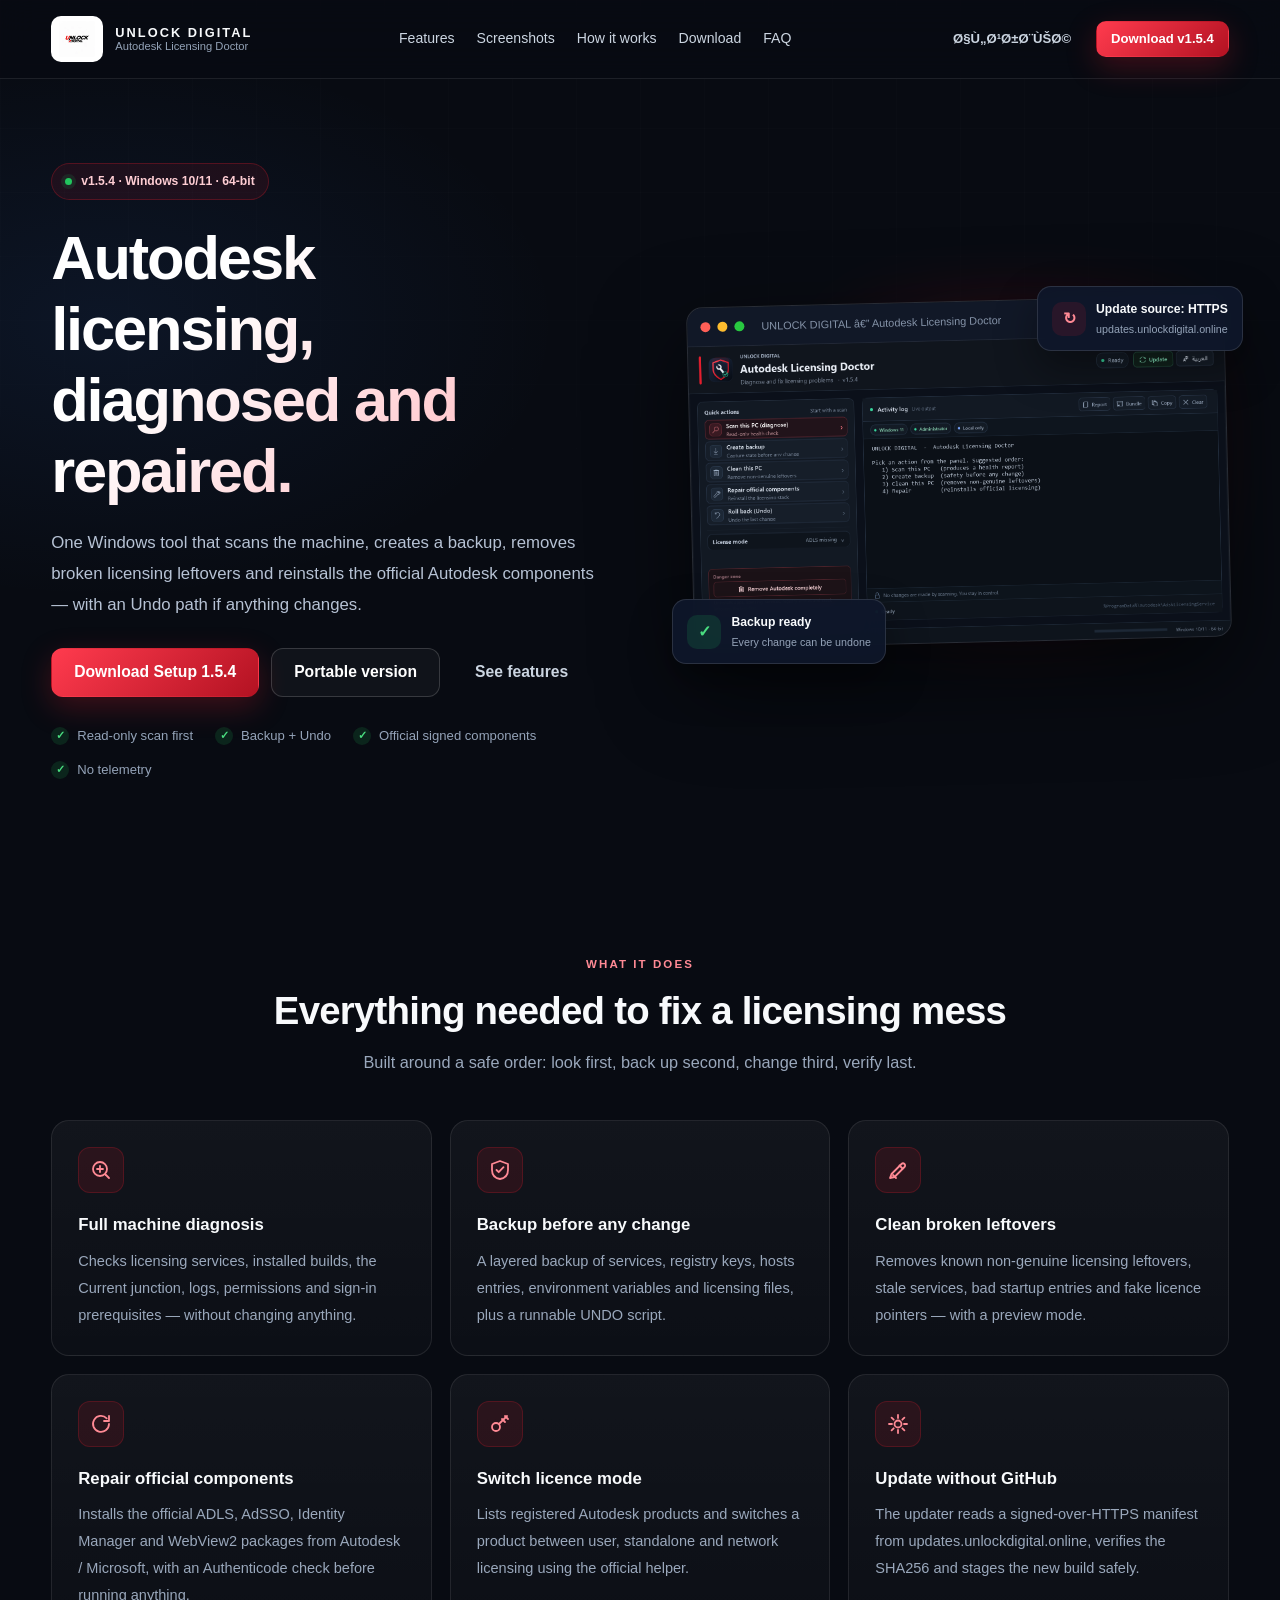
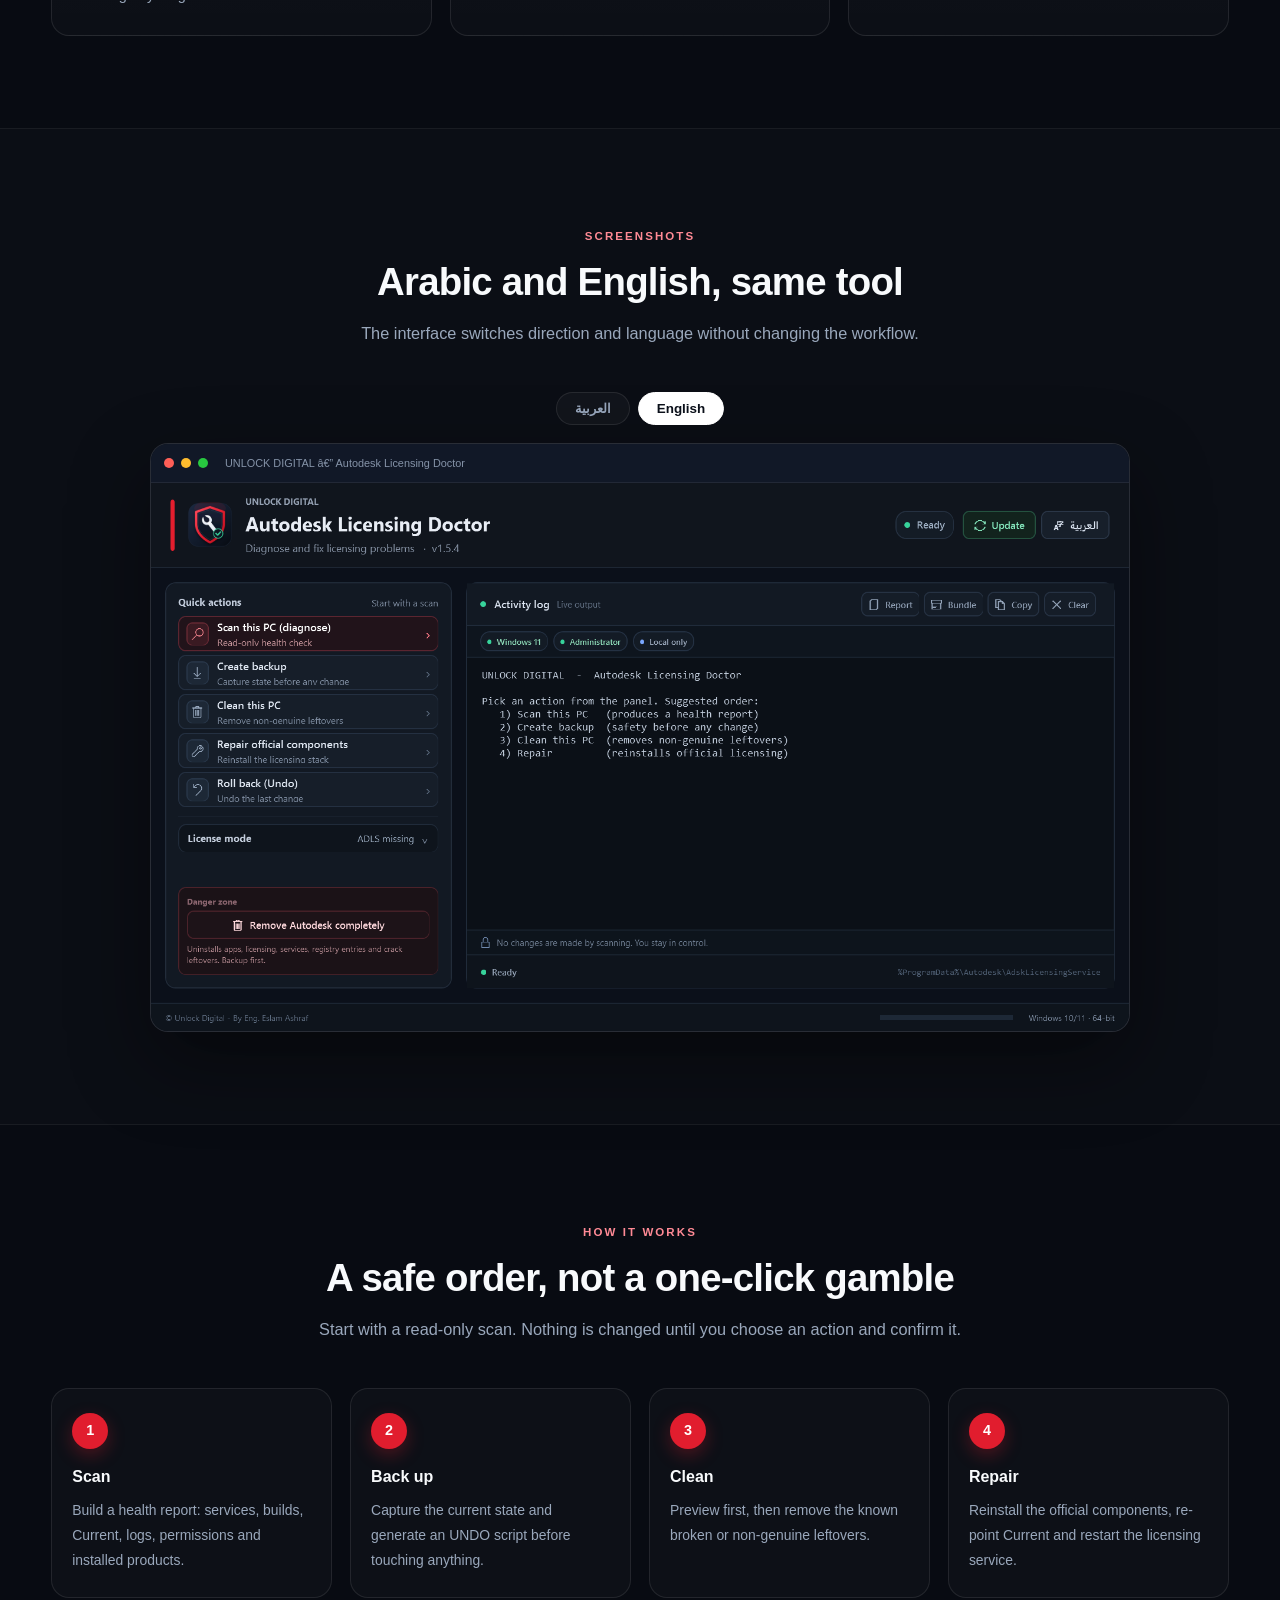
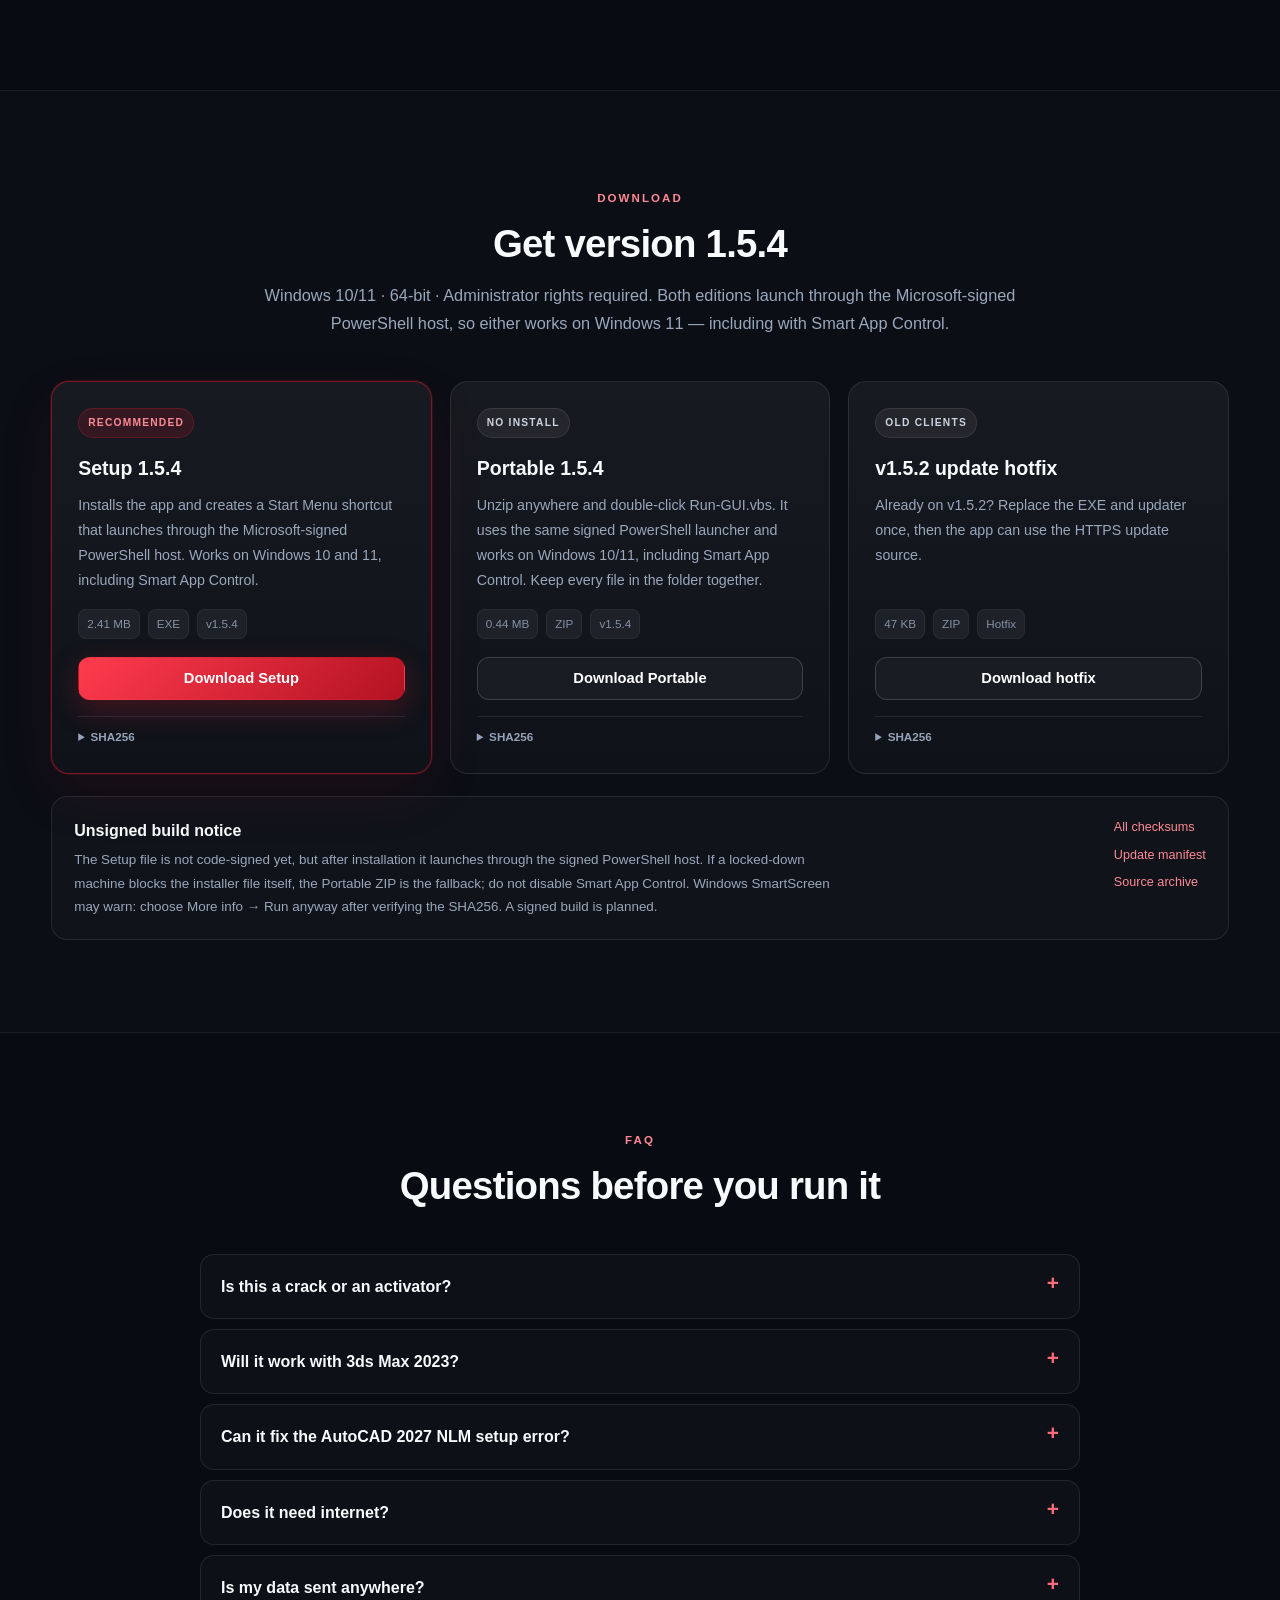
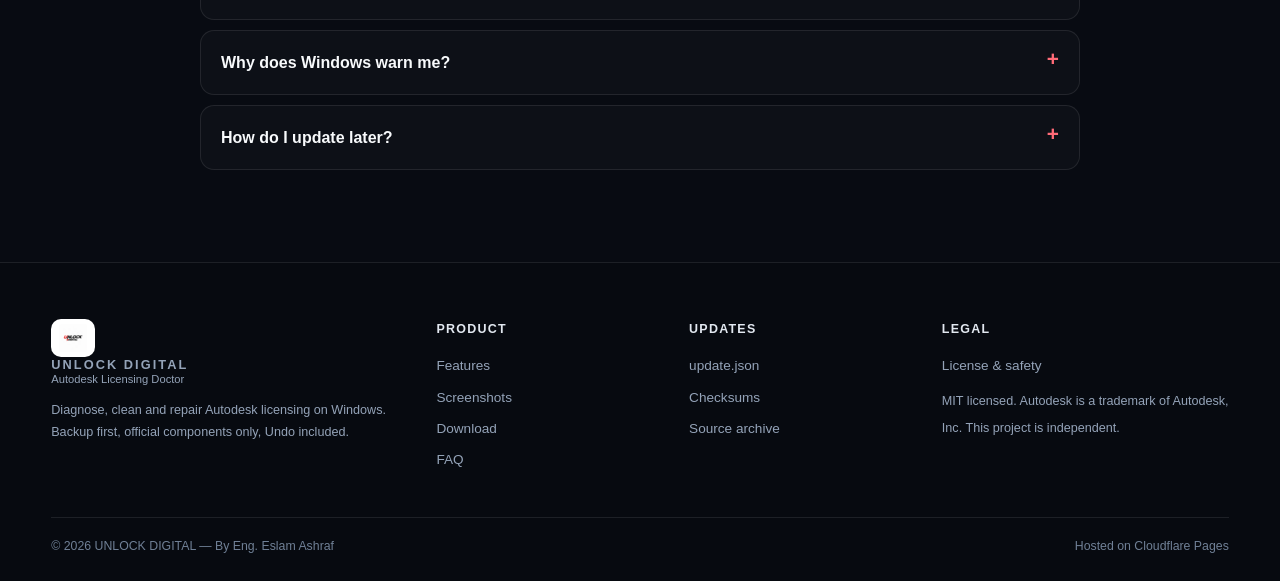
==== website/index.html @ bbc72cb2 "Release 1.5.4: force admin launch and harden PATH handling Add absolute PowerShell resolution to Cle" ====
<!DOCTYPE html>
<html lang="en" dir="ltr" data-default-lang="en">
<head>
  <meta charset="utf-8">
  <meta name="viewport" content="width=device-width, initial-scale=1">
  <title>UNLOCK DIGITAL — Autodesk Licensing Doctor</title>
  <meta name="description" content="A Windows tool that diagnoses and repairs Autodesk licensing: scan, backup, clean broken leftovers, reinstall official components, and Undo any change.">
  <meta name="keywords" content="Autodesk licensing repair, Autodesk Licensing Doctor, ADLS repair, AdSSO, 3ds Max 2023 licensing, Windows licensing tool">
  <meta name="author" content="Eng. Eslam Ashraf">
  <meta name="robots" content="index, follow, max-image-preview:large">
  <meta name="googlebot" content="index, follow, max-image-preview:large">
  <meta name="application-name" content="AdskDoctor">
  <meta name="apple-mobile-web-app-title" content="AdskDoctor">
  <meta name="apple-mobile-web-app-capable" content="yes">
  <meta name="format-detection" content="telephone=no">
  <meta name="color-scheme" content="dark">
  <meta name="theme-color" content="#080b12">
  <link rel="canonical" href="https://adskdoctor.unlockdigital.online/">
  <link rel="alternate" hreflang="en" href="https://adskdoctor.unlockdigital.online/">
  <link rel="alternate" hreflang="ar" href="https://adskdoctor.unlockdigital.online/ar/">
  <link rel="alternate" hreflang="x-default" href="https://adskdoctor.unlockdigital.online/">
  <link rel="sitemap" type="application/xml" title="Sitemap" href="sitemap.xml">
  <link rel="manifest" href="site.webmanifest">
  <link rel="icon" type="image/svg+xml" href="assets/favicon.svg">
  <link rel="icon" href="assets/favicon.ico" sizes="any">
  <link rel="apple-touch-icon" sizes="180x180" href="assets/apple-touch-icon.png">
  <meta property="og:site_name" content="UNLOCK DIGITAL">
  <meta property="og:title" content="UNLOCK DIGITAL — Autodesk Licensing Doctor">
  <meta property="og:description" content="Diagnose, clean and repair Autodesk licensing on Windows. Backup first, official components only, Undo included.">
  <meta property="og:type" content="website">
  <meta property="og:url" content="https://adskdoctor.unlockdigital.online/">
  <meta property="og:locale" content="en_US">
  <meta property="og:locale:alternate" content="ar_EG">
  <meta property="og:image" content="https://adskdoctor.unlockdigital.online/assets/screenshot-en-20261021.png">
  <meta property="og:image:secure_url" content="https://adskdoctor.unlockdigital.online/assets/screenshot-en-20261021.png">
  <meta property="og:image:type" content="image/png">
  <meta property="og:image:width" content="1658">
  <meta property="og:image:height" content="928">
  <meta property="og:image:alt" content="UNLOCK DIGITAL — Autodesk Licensing Doctor interface">
  <meta name="twitter:card" content="summary_large_image">
  <meta name="twitter:title" content="UNLOCK DIGITAL — Autodesk Licensing Doctor">
  <meta name="twitter:description" content="Diagnose, clean and repair Autodesk licensing on Windows. Backup first, official components only, Undo included.">
  <meta name="twitter:image" content="https://adskdoctor.unlockdigital.online/assets/screenshot-en-20261021.png">
  <meta name="twitter:image:alt" content="UNLOCK DIGITAL — Autodesk Licensing Doctor interface">
  <link rel="preload" as="image" href="assets/screenshot-en-20261021.png" fetchpriority="high">
  <link rel="stylesheet" href="assets/styles.css?v=5c6f993a">
</head>
<body>
  <a class="skip-link" href="#main" data-en="Skip to content" data-ar="انتقل للمحتوى">Skip to content</a>

  <header class="site-header">
    <div class="container header-inner">
      <a class="brand" href="#top" aria-label="UNLOCK DIGITAL">
        <img src="assets/logo.png" alt="UNLOCK DIGITAL logo" width="132" height="48">
        <span class="brand-text">
          <strong>UNLOCK DIGITAL</strong>
          <small data-en="Autodesk Licensing Doctor" data-ar="دكتور ترخيص أوتوديسك">Autodesk Licensing Doctor</small>
        </span>
      </a>
      <nav class="nav" aria-label="Main navigation">
        <a href="#features" data-en="Features" data-ar="المميزات">Features</a>
        <a href="#screens" data-en="Screenshots" data-ar="لقطات">Screenshots</a>
        <a href="#how" data-en="How it works" data-ar="طريقة العمل">How it works</a>
        <a href="#download" data-en="Download" data-ar="التحميل">Download</a>
        <a href="#faq" data-en="FAQ" data-ar="الأسئلة">FAQ</a>
      </nav>
      <div class="header-actions">
        <a id="langToggle" class="btn btn-ghost btn-sm" href="/ar/" hreflang="ar">العربية</a>
        <a class="btn btn-primary btn-sm" href="#download" data-en="Download v1.5.4" data-ar="تحميل v1.5.4">Download v1.5.4</a>
      </div>
    </div>
  </header>

  <main id="main">
    <section class="hero" id="top">
      <div class="container hero-grid">
        <div class="hero-copy">
          <span class="pill"><span class="pulse"></span> v1.5.4 · Windows 10/11 · 64-bit</span>
          <h1 data-en="Autodesk licensing, diagnosed and repaired." data-ar="ترخيص أوتوديسك، تشخيص وإصلاح بخطوات واضحة.">Autodesk licensing, diagnosed and repaired.</h1>
          <p class="lead" data-en="One Windows tool that scans the machine, creates a backup, removes broken licensing leftovers and reinstalls the official Autodesk components — with an Undo path if anything changes." data-ar="أداة Windows واحدة تفحص الجهاز، تاخد نسخة احتياطية، تنظّف بقايا الترخيص غير الصحيحة، وتعيد تركيب مكونات الترخيص الرسمية من Autodesk — مع Undo لو حصل أي تغيير.">One Windows tool that scans the machine, creates a backup, removes broken licensing leftovers and reinstalls the official Autodesk components — with an Undo path if anything changes.</p>
          <div class="hero-actions">
            <a class="btn btn-primary btn-lg" href="downloads/UNLOCK-DIGITAL-AdskDoctor-Setup-1.5.4-20261021.exe" download>
              <span data-en="Download Setup 1.5.4" data-ar="تحميل Setup 1.5.4">Download Setup 1.5.4</span>
            </a>
            <a class="btn btn-outline btn-lg" href="downloads/AdskDoctor-v1.5.4-Portable-20261021.zip" download>
              <span data-en="Portable version" data-ar="النسخة المحمولة">Portable version</span>
            </a>
            <a class="btn btn-ghost btn-lg" href="#features" data-en="See features" data-ar="شوف المميزات">See features</a>
          </div>
          <ul class="trust-row">
            <li><span class="check">✓</span><span data-en="Read-only scan first" data-ar="فحص للقراءة فقط أولًا">Read-only scan first</span></li>
            <li><span class="check">✓</span><span data-en="Backup + Undo" data-ar="نسخة احتياطية + Undo">Backup + Undo</span></li>
            <li><span class="check">✓</span><span data-en="Official signed components" data-ar="مكونات رسمية موقّعة">Official signed components</span></li>
            <li><span class="check">✓</span><span data-en="No telemetry" data-ar="بدون تتبع">No telemetry</span></li>
          </ul>
        </div>

        <div class="hero-art" aria-hidden="true">
          <div class="glow"></div>
          <div class="window">
            <div class="window-bar">
              <span class="dot red"></span><span class="dot amber"></span><span class="dot green"></span>
              <span class="window-title" id="heroWindowTitle">UNLOCK DIGITAL — Autodesk Licensing Doctor</span>
            </div>
            <img src="assets/screenshot-en-20261021.png" alt="" width="1658" height="928" decoding="async" fetchpriority="high">
          </div>
          <div class="float-card">
            <span class="float-icon">✓</span>
            <div>
              <strong data-en="Backup ready" data-ar="النسخة الاحتياطية جاهزة">Backup ready</strong>
              <small data-en="Every change can be undone" data-ar="كل تغيير يمكن الرجوع عنه">Every change can be undone</small>
            </div>
          </div>
          <div class="float-card float-card-2">
            <span class="float-icon red">↻</span>
            <div>
              <strong data-en="Update source: HTTPS" data-ar="مصدر التحديث: HTTPS">Update source: HTTPS</strong>
              <small>updates.unlockdigital.online</small>
            </div>
          </div>
        </div>
      </div>
    </section>

    <section class="section" id="features">
      <div class="container">
        <div class="section-head">
          <span class="eyebrow" data-en="WHAT IT DOES" data-ar="بيعمل إيه">WHAT IT DOES</span>
          <h2 data-en="Everything needed to fix a licensing mess" data-ar="كل اللي محتاجه لترتيب مشاكل الترخيص">Everything needed to fix a licensing mess</h2>
          <p data-en="Built around a safe order: look first, back up second, change third, verify last." data-ar="مبني على ترتيب آمن: شوف الأول، خد نسخة احتياطية، غيّر بعدها، وتحقق في الآخر.">Built around a safe order: look first, back up second, change third, verify last.</p>
        </div>
        <div class="cards">
          <article class="card">
            <div class="icon">
              <svg aria-hidden="true" focusable="false" viewBox="0 0 24 24" fill="none" stroke="currentColor" stroke-width="1.8" stroke-linecap="round" stroke-linejoin="round"><circle cx="11" cy="11" r="7"></circle><path d="m20 20-3.5-3.5"></path><path d="M8 11h6M11 8v6"></path></svg>
            </div>
            <h3 data-en="Full machine diagnosis" data-ar="تشخيص كامل للجهاز">Full machine diagnosis</h3>
            <p data-en="Checks licensing services, installed builds, the Current junction, logs, permissions and sign-in prerequisites — without changing anything." data-ar="بيفحص خدمات الترخيص، الإصدارات المثبتة، وصلة Current، السجلات، الصلاحيات، ومتطلبات تسجيل الدخول — من غير أي تغيير.">Checks licensing services, installed builds, the Current junction, logs, permissions and sign-in prerequisites — without changing anything.</p>
          </article>

          <article class="card">
            <div class="icon">
              <svg aria-hidden="true" focusable="false" viewBox="0 0 24 24" fill="none" stroke="currentColor" stroke-width="1.8" stroke-linecap="round" stroke-linejoin="round"><path d="M12 3 4 6v6c0 5 3.4 8.2 8 9 4.6-.8 8-4 8-9V6l-8-3Z"></path><path d="m8.5 12 2.2 2.2 4.8-5"></path></svg>
            </div>
            <h3 data-en="Backup before any change" data-ar="نسخة احتياطية قبل أي تغيير">Backup before any change</h3>
            <p data-en="A layered backup of services, registry keys, hosts entries, environment variables and licensing files, plus a runnable UNDO script." data-ar="نسخة احتياطية متعددة الطبقات للخدمات، الريجستري، ملف hosts، متغيرات البيئة، وملفات الترخيص، مع سكربت UNDO جاهز للتشغيل.">A layered backup of services, registry keys, hosts entries, environment variables and licensing files, plus a runnable UNDO script.</p>
          </article>

          <article class="card">
            <div class="icon">
              <svg aria-hidden="true" focusable="false" viewBox="0 0 24 24" fill="none" stroke="currentColor" stroke-width="1.8" stroke-linecap="round" stroke-linejoin="round"><path d="m4 20 4.5-1 10-10a2.1 2.1 0 0 0-3-3l-10 10L4 20Z"></path><path d="m13.5 7.5 3 3"></path><path d="m7 17 3 3"></path></svg>
            </div>
            <h3 data-en="Clean broken leftovers" data-ar="تنظيف البقايا غير الصحيحة">Clean broken leftovers</h3>
            <p data-en="Removes known non-genuine licensing leftovers, stale services, bad startup entries and fake licence pointers — with a preview mode." data-ar="بيشيل بقايا الترخيص غير الصحيحة المعروفة، الخدمات القديمة، مدخلات التشغيل السيئة، ومؤشرات الترخيص المزيفة — مع وضع معاينة قبل التنفيذ.">Removes known non-genuine licensing leftovers, stale services, bad startup entries and fake licence pointers — with a preview mode.</p>
          </article>

          <article class="card">
            <div class="icon">
              <svg aria-hidden="true" focusable="false" viewBox="0 0 24 24" fill="none" stroke="currentColor" stroke-width="1.8" stroke-linecap="round" stroke-linejoin="round"><path d="M20 12a8 8 0 1 1-2.3-5.7"></path><path d="M20 4v5h-5"></path></svg>
            </div>
            <h3 data-en="Repair official components" data-ar="إصلاح المكونات الرسمية">Repair official components</h3>
            <p data-en="Installs the official ADLS, AdSSO, Identity Manager and WebView2 packages from Autodesk / Microsoft, with an Authenticode check before running anything." data-ar="بيثبّت حزم ADLS وAdSSO وIdentity Manager وWebView2 الرسمية من Autodesk / Microsoft، مع فحص التوقيع الرقمي قبل تشغيل أي ملف.">Installs the official ADLS, AdSSO, Identity Manager and WebView2 packages from Autodesk / Microsoft, with an Authenticode check before running anything.</p>
          </article>

          <article class="card">
            <div class="icon">
              <svg aria-hidden="true" focusable="false" viewBox="0 0 24 24" fill="none" stroke="currentColor" stroke-width="1.8" stroke-linecap="round" stroke-linejoin="round"><circle cx="8" cy="15" r="4"></circle><path d="m11 12 8-8"></path><path d="m17 4 3 3"></path><path d="m14 7 3 3"></path></svg>
            </div>
            <h3 data-en="Switch licence mode" data-ar="تبديل وضع الترخيص">Switch licence mode</h3>
            <p data-en="Lists registered Autodesk products and switches a product between user, standalone and network licensing using the official helper." data-ar="بيعرض منتجات Autodesk المسجلة وبيبدّل وضع الترخيص بين User وStandalone وNetwork باستخدام الأداة الرسمية.">Lists registered Autodesk products and switches a product between user, standalone and network licensing using the official helper.</p>
          </article>

          <article class="card">
            <div class="icon">
              <svg aria-hidden="true" focusable="false" viewBox="0 0 24 24" fill="none" stroke="currentColor" stroke-width="1.8" stroke-linecap="round" stroke-linejoin="round"><path d="M12 3v3"></path><path d="M12 18v3"></path><path d="M3 12h3"></path><path d="M18 12h3"></path><path d="m5.6 5.6 2.1 2.1"></path><path d="m16.3 16.3 2.1 2.1"></path><path d="m18.4 5.6-2.1 2.1"></path><path d="m7.7 16.3-2.1 2.1"></path><circle cx="12" cy="12" r="3.5"></circle></svg>
            </div>
            <h3 data-en="Update without GitHub" data-ar="تحديث بدون GitHub">Update without GitHub</h3>
            <p data-en="The updater reads a signed-over-HTTPS manifest from updates.unlockdigital.online, verifies the SHA256 and stages the new build safely." data-ar="الـ updater بيقرأ manifest من updates.unlockdigital.online عبر HTTPS، بيتحقق من SHA256، وبيجهّز النسخة الجديدة بأمان.">The updater reads a signed-over-HTTPS manifest from updates.unlockdigital.online, verifies the SHA256 and stages the new build safely.</p>
          </article>
        </div>
      </div>
    </section>

    <section class="section section-alt" id="screens">
      <div class="container">
        <div class="section-head">
          <span class="eyebrow" data-en="SCREENSHOTS" data-ar="لقطات">SCREENSHOTS</span>
          <h2 data-en="Arabic and English, same tool" data-ar="عربي وإنجليزي، نفس الأداة">Arabic and English, same tool</h2>
          <p data-en="The interface switches direction and language without changing the workflow." data-ar="الواجهة بتبدّل الاتجاه واللغة من غير ما يتغير سير العمل.">The interface switches direction and language without changing the workflow.</p>
        </div>
        <div class="shot-wrap">
          <div class="shot-tabs" role="tablist" aria-label="Screenshot language">
            <button class="shot-tab" type="button" data-shot="ar" role="tab" aria-selected="false">العربية</button>
            <button class="shot-tab active" type="button" data-shot="en" role="tab" aria-selected="true">English</button>
          </div>
          <figure class="shot-frame">
            <div class="window-bar">
              <span class="dot red"></span><span class="dot amber"></span><span class="dot green"></span>
              <span class="window-title" id="shotTitle">UNLOCK DIGITAL — Autodesk Licensing Doctor</span>
            </div>
            <img id="shotImage" src="assets/screenshot-en-20261021.png" alt="UNLOCK DIGITAL English interface" width="1658" height="928" loading="lazy" decoding="async">
          </figure>
        </div>
      </div>
    </section>

    <section class="section" id="how">
      <div class="container">
        <div class="section-head">
          <span class="eyebrow" data-en="HOW IT WORKS" data-ar="طريقة العمل">HOW IT WORKS</span>
          <h2 data-en="A safe order, not a one-click gamble" data-ar="ترتيب آمن، مش خطوة عشوائية">A safe order, not a one-click gamble</h2>
          <p data-en="Start with a read-only scan. Nothing is changed until you choose an action and confirm it." data-ar="ابدأ بفحص للقراءة فقط. مفيش أي تغيير بيحصل غير لما تختار الإجراء وتأكده.">Start with a read-only scan. Nothing is changed until you choose an action and confirm it.</p>
        </div>
        <ol class="steps">
          <li>
            <span class="step-num">1</span>
            <h3 data-en="Scan" data-ar="افحص">Scan</h3>
            <p data-en="Build a health report: services, builds, Current, logs, permissions and installed products." data-ar="اعمل تقرير حالة: الخدمات، الإصدارات، Current، السجلات، الصلاحيات، والمنتجات المثبتة.">Build a health report: services, builds, Current, logs, permissions and installed products.</p>
          </li>
          <li>
            <span class="step-num">2</span>
            <h3 data-en="Back up" data-ar="خد نسخة احتياطية">Back up</h3>
            <p data-en="Capture the current state and generate an UNDO script before touching anything." data-ar="سجّل الحالة الحالية وولّد سكربت UNDO قبل أي تعديل.">Capture the current state and generate an UNDO script before touching anything.</p>
          </li>
          <li>
            <span class="step-num">3</span>
            <h3 data-en="Clean" data-ar="نظّف">Clean</h3>
            <p data-en="Preview first, then remove the known broken or non-genuine leftovers." data-ar="عاين الأول، وبعدها شيل البقايا المعروفة غير الصحيحة.">Preview first, then remove the known broken or non-genuine leftovers.</p>
          </li>
          <li>
            <span class="step-num">4</span>
            <h3 data-en="Repair" data-ar="أصلح">Repair</h3>
            <p data-en="Reinstall the official components, re-point Current and restart the licensing service." data-ar="أعد تركيب المكونات الرسمية، وجّه Current للإصدار الصحيح، وشغّل خدمة الترخيص.">Reinstall the official components, re-point Current and restart the licensing service.</p>
          </li>
        </ol>
      </div>
    </section>

    <section class="section section-alt" id="download">
      <div class="container">
        <div class="section-head">
          <span class="eyebrow" data-en="DOWNLOAD" data-ar="التحميل">DOWNLOAD</span>
          <h2 data-en="Get version 1.5.4" data-ar="نزّل الإصدار 1.5.4">Get version 1.5.4</h2>
          <p data-en="Windows 10/11 · 64-bit · Administrator rights required. Both editions launch through the Microsoft-signed PowerShell host, so either works on Windows 11 — including with Smart App Control." data-ar="Windows 10/11 · 64-bit · يحتاج صلاحيات Administrator. النسختين بيشتغلوا من خلال PowerShell الموقّع من مايكروسوفت، فالاتنين شغالين على Windows 11 — حتى مع Smart App Control.">Windows 10/11 · 64-bit · Administrator rights required. Both editions launch through the Microsoft-signed PowerShell host, so either works on Windows 11 — including with Smart App Control.</p>
        </div>

        <div class="download-grid">
          <article class="download-card featured">
            <span class="tag" data-en="RECOMMENDED" data-ar="الموصى به">RECOMMENDED</span>
            <h3 data-en="Setup 1.5.4" data-ar="Setup 1.5.4">Setup 1.5.4</h3>
            <p class="muted" data-en="Installs the app and creates a Start Menu shortcut that launches through the Microsoft-signed PowerShell host. Works on Windows 10 and 11, including Smart App Control." data-ar="بيثبّت البرنامج وبيعمل اختصار في Start Menu بيفتح من خلال PowerShell الموقّع من مايكروسوفت. شغال على Windows 10 و11، حتى مع Smart App Control.">Installs the app and creates a Start Menu shortcut that launches through the Microsoft-signed PowerShell host. Works on Windows 10 and 11, including Smart App Control.</p>
            <div class="meta"><span>2.41 MB</span><span>EXE</span><span>v1.5.4</span></div>
            <a class="btn btn-primary btn-block" href="downloads/UNLOCK-DIGITAL-AdskDoctor-Setup-1.5.4-20261021.exe" download>
              <span data-en="Download Setup" data-ar="تحميل Setup">Download Setup</span>
            </a>
            <details class="hash">
              <summary data-en="SHA256" data-ar="SHA256">SHA256</summary>
              <code>5B56631D99D2C7ECF8557576866768D7ED9315C571E910F5B2004CA9EEF0EF73</code>
            </details>
          </article>

          <article class="download-card">
            <span class="tag tag-soft" data-en="NO INSTALL" data-ar="بدون تركيب">NO INSTALL</span>
            <h3 data-en="Portable 1.5.4" data-ar="Portable 1.5.4">Portable 1.5.4</h3>
            <p class="muted" data-en="Unzip anywhere and double-click Run-GUI.vbs. It uses the same signed PowerShell launcher and works on Windows 10/11, including Smart App Control. Keep every file in the folder together." data-ar="فك الضغط في أي مكان ودوس دبل كليك على Run-GUI.vbs. بيستخدم نفس مشغّل PowerShell الموقّع وبيشتغل على Windows 10/11، حتى مع Smart App Control. حافظ على كل الملفات في نفس الفولدر.">Unzip anywhere and double-click Run-GUI.vbs. It uses the same signed PowerShell launcher and works on Windows 10/11, including Smart App Control. Keep every file in the folder together.</p>
            <div class="meta"><span>0.44 MB</span><span>ZIP</span><span>v1.5.4</span></div>
            <a class="btn btn-outline btn-block" href="downloads/AdskDoctor-v1.5.4-Portable-20261021.zip" download>
              <span data-en="Download Portable" data-ar="تحميل Portable">Download Portable</span>
            </a>
            <details class="hash">
              <summary data-en="SHA256" data-ar="SHA256">SHA256</summary>
              <code>475544A970DBB3CC438E06B97B2D96C6F084EEDE032BB8553940F2D9BDF21768</code>
            </details>
          </article>

          <article class="download-card">
            <span class="tag tag-soft" data-en="OLD CLIENTS" data-ar="للعملاء القدامى">OLD CLIENTS</span>
            <h3 data-en="v1.5.2 update hotfix" data-ar="Hotfix v1.5.2">v1.5.2 update hotfix</h3>
            <p class="muted" data-en="Already on v1.5.2? Replace the EXE and updater once, then the app can use the HTTPS update source." data-ar="عندك v1.5.2؟ استبدل الـ EXE والـ updater مرة واحدة، وبعدها البرنامج هيقدر يستخدم مصدر التحديث الجديد.">Already on v1.5.2? Replace the EXE and updater once, then the app can use the HTTPS update source.</p>
            <div class="meta"><span>47 KB</span><span>ZIP</span><span>Hotfix</span></div>
            <a class="btn btn-outline btn-block" href="downloads/AdskDoctor-v1.5.2-UpdateHotfix.zip" download>
              <span data-en="Download hotfix" data-ar="تحميل الهوتفيكس">Download hotfix</span>
            </a>
            <details class="hash">
              <summary data-en="SHA256" data-ar="SHA256">SHA256</summary>
              <code>93909ED6D8974A3AFB4539A181BFC520FD7300BC39BD0F2B2FE8CADE725ED15C</code>
            </details>
          </article>
        </div>

        <div class="download-note">
          <div>
            <strong data-en="Unsigned build notice" data-ar="ملاحظة عن التوقيع">Unsigned build notice</strong>
            <p data-en="The Setup file is not code-signed yet, but after installation it launches through the signed PowerShell host. If a locked-down machine blocks the installer file itself, the Portable ZIP is the fallback; do not disable Smart App Control. Windows SmartScreen may warn: choose More info → Run anyway after verifying the SHA256. A signed build is planned." data-ar="ملف الـ Setup لسه غير موقّع رقميًا، لكن بعد التركيب بيفتح من خلال PowerShell الموقّع. لو جهاز مقفول منع ملف الـ installer نفسه، نسخة Portable هي البديل؛ ومتوقفش Smart App Control. على Windows ممكن SmartScreen يعرض تحذير: اختار More info → Run anyway بعد التأكد من SHA256. نسخة موقّعة مخطط لها.">The Setup file is not code-signed yet, but after installation it launches through the signed PowerShell host. If a locked-down machine blocks the installer file itself, the Portable ZIP is the fallback; do not disable Smart App Control. Windows SmartScreen may warn: choose More info → Run anyway after verifying the SHA256. A signed build is planned.</p>
          </div>
          <div class="note-links">
            <a href="downloads/SHA256SUMS.txt" download data-en="All checksums" data-ar="كل الـ checksums">All checksums</a>
            <a href="https://updates.unlockdigital.online/update.json" target="_blank" rel="noopener" data-en="Update manifest" data-ar="ملف التحديث">Update manifest</a>
            <a href="downloads/AdskDoctor-v1.5.4-Project.zip" download data-en="Source archive" data-ar="نسخة المصدر">Source archive</a>
          </div>
        </div>
      </div>
    </section>

    <section class="section" id="faq">
      <div class="container narrow">
        <div class="section-head">
          <span class="eyebrow" data-en="FAQ" data-ar="الأسئلة الشائعة">FAQ</span>
          <h2 data-en="Questions before you run it" data-ar="أسئلة قبل ما تشغّله">Questions before you run it</h2>
        </div>
        <div class="faq">
          <details>
            <summary data-en="Is this a crack or an activator?" data-ar="هل ده كراك أو أكتيفيتور؟">Is this a crack or an activator?</summary>
            <p data-en="No. It does not patch Autodesk binaries or generate licences. It removes known non-genuine leftovers and repairs the official licensing stack. A valid Autodesk subscription is still required." data-ar="لا. الأداة لا تعدّل ملفات Autodesk ولا تولّد تراخيص. هي بتشيل البقايا غير الصحيحة المعروفة وتصلّح مكونات الترخيص الرسمية. لسه محتاج اشتراك Autodesk ساري.">No. It does not patch Autodesk binaries or generate licences. It removes known non-genuine leftovers and repairs the official licensing stack. A valid Autodesk subscription is still required.</p>
          </details>
          <details>
            <summary data-en="Will it work with 3ds Max 2023?" data-ar="هيشتغل مع 3ds Max 2023؟">Will it work with 3ds Max 2023?</summary>
            <p data-en="Yes. The repair flow handles the ADLS / AdSSO stack used by 2021–2023 products, including 3ds Max 2023 (product key 128O1). It also detects newer Identity Manager-based products." data-ar="أيوه. مسار الإصلاح بيتعامل مع ADLS / AdSSO المستخدمة في إصدارات 2021–2023، بما فيها 3ds Max 2023 (product key 128O1). وبيتعرف كمان على المنتجات الأحدث اللي بتستخدم Identity Manager.">Yes. The repair flow handles the ADLS / AdSSO stack used by 2021–2023 products, including 3ds Max 2023 (product key 128O1). It also detects newer Identity Manager-based products.</p>
          </details>
          <details>
            <summary data-en="Can it fix the AutoCAD 2027 NLM setup error?" data-ar="يقدر يصلّح خطأ NLM في تسطيب AutoCAD 2027؟">Can it fix the AutoCAD 2027 NLM setup error?</summary>
            <p data-en="Yes, when the blocker is stale local NLM state. Scan reports nlm-server-info.json, licpath.lic, old NLM registry keys and NLM environment variables. Repair copies them to a backup with UNDO, clears them, restarts the licensing service and asks you to reboot before running the AutoCAD 2027 installer again. It never removes the NLM service. If this PC is the license server, update NLM to 11.19.9.0+ instead." data-ar="أيوه، لو المشكلة سببها بقايا NLM محلية قديمة. الفحص بيظهر nlm-server-info.json وlicpath.lic ومفاتيح الريجستري ومتغيرات البيئة القديمة. الإصلاح بيعمل نسخة احتياطية مع UNDO، بيشيلها، يعيد تشغيل خدمة الترخيص، ويطلب منك تعيد تشغيل Windows قبل ما تجرّب تسطيب AutoCAD 2027 تاني. الأداة مش بتحذف خدمة NLM نفسها. لو الجهاز ده هو سيرفر الترخيص، حدّث NLM لـ 11.19.9.0+ بدل كده.">Yes, when the blocker is stale local NLM state. Scan reports nlm-server-info.json, licpath.lic, old NLM registry keys and NLM environment variables. Repair copies them to a backup with UNDO, clears them, restarts the licensing service and asks you to reboot before running the AutoCAD 2027 installer again. It never removes the NLM service. If this PC is the license server, update NLM to 11.19.9.0+ instead.</p>
          </details>
          <details>
            <summary data-en="Does it need internet?" data-ar="محتاج إنترنت؟">Does it need internet?</summary>
            <p data-en="Scan, backup and clean work offline. Repair can use installers you already have, or download the official packages from Autodesk / Microsoft when you explicitly allow it. Checking for updates needs internet." data-ar="الفحص والنسخة الاحتياطية والتنظيف بيشتغلوا أوفلاين. الإصلاح يقدر يستخدم Installers موجودة عندك، أو ينزّل الحزم الرسمية من Autodesk / Microsoft لما تسمح بذلك. فحص التحديثات محتاج إنترنت.">Scan, backup and clean work offline. Repair can use installers you already have, or download the official packages from Autodesk / Microsoft when you explicitly allow it. Checking for updates needs internet.</p>
          </details>
          <details>
            <summary data-en="Is my data sent anywhere?" data-ar="بياناتي بتتبعت فين؟">Is my data sent anywhere?</summary>
            <p data-en="No telemetry. Reports and logs stay on the machine. The updater only requests the HTTPS manifest and, when you press Update, the Portable zip." data-ar="مفيش تتبع. التقارير والسجلات بتفضل على الجهاز. الـ updater بيطلب ملف الـ manifest عبر HTTPS فقط، ولما تضغط Update بيطلب الـ Portable zip.">No telemetry. Reports and logs stay on the machine. The updater only requests the HTTPS manifest and, when you press Update, the Portable zip.</p>
          </details>
          <details>
            <summary data-en="Why does Windows warn me?" data-ar="ليه Windows بيحذرني؟">Why does Windows warn me?</summary>
            <p data-en="Because the installer file is not code-signed yet. Verify the SHA256 against this page, then choose More info → Run anyway. After installation, both Setup and Portable launch through the Microsoft-signed PowerShell host, so they work on Windows 10 and 11, including Smart App Control. If a locked-down machine blocks the installer file itself with error 4551, use the Portable ZIP; do not disable SAC. The app requests administrator rights because it repairs services and Program Files components." data-ar="لأن ملف الـ installer لسه غير موقّع رقميًا. تحقق من SHA256 مقابل القيمة اللي في الصفحة، وبعدها اختار More info → Run anyway. بعد التركيب، النسختين Setup وPortable بيفتحوا من خلال PowerShell الموقّع من مايكروسوفت، فبيشتغلوا على Windows 10 و11، حتى مع Smart App Control. لو جهاز مقفول منع ملف الـ installer نفسه بخطأ 4551، استخدم نسخة Portable؛ ومتوقفش SAC. البرنامج بيطلب صلاحيات Administrator لأنه بيصلّح خدمات ومكونات داخل Program Files.">Because the installer file is not code-signed yet. Verify the SHA256 against this page, then choose More info → Run anyway. After installation, both Setup and Portable launch through the Microsoft-signed PowerShell host, so they work on Windows 10 and 11, including Smart App Control. If a locked-down machine blocks the installer file itself with error 4551, use the Portable ZIP; do not disable SAC. The app requests administrator rights because it repairs services and Program Files components.</p>
          </details>
          <details>
            <summary data-en="How do I update later?" data-ar="أحدّث بعدين إزاي؟">How do I update later?</summary>
            <p data-en="Use the Update button in the app. It reads https://updates.unlockdigital.online/update.json, compares versions, verifies the SHA256 and stages the new build. You can also download the latest Setup from this page." data-ar="استخدم زر Update جوه البرنامج. بيقرأ https://updates.unlockdigital.online/update.json، يقارن الإصدارات، يتحقق من SHA256، ويجهّز النسخة الجديدة. أو نزّل أحدث Setup من الصفحة دي.">Use the Update button in the app. It reads https://updates.unlockdigital.online/update.json, compares versions, verifies the SHA256 and stages the new build. You can also download the latest Setup from this page.</p>
          </details>
        </div>
      </div>
    </section>
  </main>

  <footer class="site-footer">
    <div class="container footer-grid">
      <div>
        <a class="brand footer-brand" href="#top">
          <img src="assets/logo.png" alt="UNLOCK DIGITAL logo" width="110" height="40">
          <span class="brand-text"><strong>UNLOCK DIGITAL</strong><small data-en="Autodesk Licensing Doctor" data-ar="دكتور ترخيص أوتوديسك">Autodesk Licensing Doctor</small></span>
        </a>
        <p class="muted small" data-en="Diagnose, clean and repair Autodesk licensing on Windows. Backup first, official components only, Undo included." data-ar="تشخيص وتنظيف وإصلاح ترخيص Autodesk على Windows. نسخة احتياطية أولًا، مكونات رسمية فقط، وUndo متاح.">Diagnose, clean and repair Autodesk licensing on Windows. Backup first, official components only, Undo included.</p>
      </div>
      <div>
        <h3 data-en="Product" data-ar="المنتج">Product</h3>
        <a href="#features" data-en="Features" data-ar="المميزات">Features</a>
        <a href="#screens" data-en="Screenshots" data-ar="لقطات">Screenshots</a>
        <a href="#download" data-en="Download" data-ar="التحميل">Download</a>
        <a href="#faq" data-en="FAQ" data-ar="الأسئلة">FAQ</a>
      </div>
      <div>
        <h3 data-en="Updates" data-ar="التحديثات">Updates</h3>
        <a href="https://updates.unlockdigital.online/update.json" target="_blank" rel="noopener">update.json</a>
        <a href="downloads/SHA256SUMS.txt" download data-en="Checksums" data-ar="الـ checksums">Checksums</a>
        <a href="downloads/AdskDoctor-v1.5.4-Project.zip" download data-en="Source archive" data-ar="نسخة المصدر">Source archive</a>
      </div>
      <div>
        <h3 data-en="Legal" data-ar="قانوني">Legal</h3>
        <a href="#faq" data-en="License &amp; safety" data-ar="الترخيص والأمان">License &amp; safety</a>
        <span class="muted small" data-en="MIT licensed. Autodesk is a trademark of Autodesk, Inc. This project is independent." data-ar="MIT licensed. Autodesk علامة تجارية لشركة Autodesk, Inc. المشروع مستقل.">MIT licensed. Autodesk is a trademark of Autodesk, Inc. This project is independent.</span>
      </div>
    </div>
    <div class="container footer-bottom">
      <span>© <span id="year">2026</span> UNLOCK DIGITAL — By Eng. Eslam Ashraf</span>
      <span data-en="Hosted on Cloudflare Pages" data-ar="مستضاف على Cloudflare Pages">Hosted on Cloudflare Pages</span>
    </div>
  </footer>

  <script type="application/ld+json">
  {
    "@context": "https://schema.org",
    "@graph": [
      {
        "@type": "Organization",
        "@id": "https://adskdoctor.unlockdigital.online/#organization",
        "name": "UNLOCK DIGITAL",
        "url": "https://unlockdigital.online/",
        "logo": {
          "@type": "ImageObject",
          "url": "https://adskdoctor.unlockdigital.online/assets/logo.png",
          "width": 512,
          "height": 512
        },
        "email": "contact@unlockdigital.online"
      },
      {
        "@type": "WebSite",
        "@id": "https://adskdoctor.unlockdigital.online/#website",
        "url": "https://adskdoctor.unlockdigital.online/",
        "name": "UNLOCK DIGITAL — Autodesk Licensing Doctor",
        "inLanguage": ["en", "ar"],
        "publisher": { "@id": "https://adskdoctor.unlockdigital.online/#organization" }
      },
      {
        "@type": "WebPage",
        "@id": "https://adskdoctor.unlockdigital.online/#webpage",
        "url": "https://adskdoctor.unlockdigital.online/",
        "name": "UNLOCK DIGITAL — Autodesk Licensing Doctor",
        "description": "A Windows tool that diagnoses and repairs Autodesk licensing: scan, backup, clean broken leftovers, reinstall official components, and Undo any change.",
        "isPartOf": { "@id": "https://adskdoctor.unlockdigital.online/#website" },
        "about": { "@id": "https://adskdoctor.unlockdigital.online/#software" },
        "primaryImageOfPage": {
          "@type": "ImageObject",
          "url": "https://adskdoctor.unlockdigital.online/assets/screenshot-en-20261021.png",
          "width": 1658,
          "height": 928
        },
        "inLanguage": "en"
      },
      {
        "@type": "SoftwareApplication",
        "@id": "https://adskdoctor.unlockdigital.online/#software",
        "name": "UNLOCK DIGITAL — Autodesk Licensing Doctor",
        "alternateName": "AdskDoctor",
        "description": "A Windows utility that diagnoses Autodesk licensing problems, creates a backup, removes known non-genuine leftovers, repairs the official ADLS / AdSSO / Identity Manager / WebView2 components, and provides an Undo path.",
        "applicationCategory": "UtilitiesApplication",
        "applicationSubCategory": "System utilities",
        "operatingSystem": "Windows 10, Windows 11",
        "softwareVersion": "1.5.4",
        "fileSize": "2.41 MB",
        "downloadUrl": "https://adskdoctor.unlockdigital.online/downloads/UNLOCK-DIGITAL-AdskDoctor-Setup-1.5.4-20261021.exe",
        "installUrl": "https://adskdoctor.unlockdigital.online/downloads/UNLOCK-DIGITAL-AdskDoctor-Setup-1.5.4-20261021.exe",
        "softwareHelp": "https://adskdoctor.unlockdigital.online/#faq",
        "screenshot": "https://adskdoctor.unlockdigital.online/assets/screenshot-en-20261021.png",
        "license": "https://opensource.org/license/mit",
        "isAccessibleForFree": true,
        "offers": {
          "@type": "Offer",
          "price": "0",
          "priceCurrency": "USD",
          "availability": "https://schema.org/InStock"
        },
        "publisher": { "@id": "https://adskdoctor.unlockdigital.online/#organization" },
        "inLanguage": ["en", "ar"],
        "datePublished": "2026-10-19",
        "dateModified": "2026-10-19"
      },
      {
        "@type": "FAQPage",
        "@id": "https://adskdoctor.unlockdigital.online/#faq",
        "mainEntity": [
          {
            "@type": "Question",
            "name": "Is this a crack or an activator?",
            "acceptedAnswer": {
              "@type": "Answer",
              "text": "No. It does not patch Autodesk binaries or generate licences. It removes known non-genuine leftovers and repairs the official licensing stack. A valid Autodesk subscription is still required."
            }
          },
          {
            "@type": "Question",
            "name": "Will it work with 3ds Max 2023?",
            "acceptedAnswer": {
              "@type": "Answer",
              "text": "Yes. The repair flow handles the ADLS / AdSSO stack used by 2021–2023 products, including 3ds Max 2023 (product key 128O1). It also detects newer Identity Manager-based products."
            }
          },
          {
            "@type": "Question",
            "name": "Does it need internet?",
            "acceptedAnswer": {
              "@type": "Answer",
              "text": "Scan, backup and clean work offline. Repair can use installers you already have, or download the official packages from Autodesk / Microsoft when you explicitly allow it. Checking for updates needs internet."
            }
          },
          {
            "@type": "Question",
            "name": "Is my data sent anywhere?",
            "acceptedAnswer": {
              "@type": "Answer",
              "text": "No telemetry. Reports and logs stay on the machine. The updater only requests the HTTPS manifest and, when you press Update, the Portable zip."
            }
          },
          {
            "@type": "Question",
            "name": "Why does Windows warn me?",
            "acceptedAnswer": {
              "@type": "Answer",
              "text": "Because the installer file is not code-signed yet. Verify the SHA256 against this page, then choose More info → Run anyway. After installation, both Setup and Portable launch through the Microsoft-signed PowerShell host, so they work on Windows 10 and 11, including Smart App Control. If a locked-down machine blocks the installer file itself with error 4551, use the Portable ZIP; do not disable SAC. The app requests administrator rights because it repairs services and Program Files components."
            }
          },
          {
            "@type": "Question",
            "name": "How do I update later?",
            "acceptedAnswer": {
              "@type": "Answer",
              "text": "Use the Update button in the app. It reads https://updates.unlockdigital.online/update.json, compares versions, verifies the SHA256 and stages the new build. You can also download the latest Setup from this page."
            }
          }
        ]
      }
    ]
  }
  </script>
  <script src="assets/app.js?v=20261021"></script>
</body>
</html>
---- website/assets/styles.css ----
:root {
  color-scheme: dark;
  --bg: #080b12;
  --bg-2: #0b101a;
  --panel: #111827;
  --panel-2: #151f32;
  --text: #f8fafc;
  --muted: #94a3b8;
  --muted-2: #b6c2d4;
  --border: rgba(255, 255, 255, 0.09);
  --border-strong: rgba(255, 255, 255, 0.16);
  --red: #e11d2e;
  --red-2: #ff3b4e;
  --red-soft: rgba(225, 29, 46, 0.12);
  --green: #22c55e;
  --green-soft: rgba(34, 197, 94, 0.14);
  --radius: 18px;
  --font: "Segoe UI", "Cairo", Tahoma, Arial, sans-serif;
}

*,
*::before,
*::after {
  box-sizing: border-box;
}

html {
  scroll-behavior: smooth;
  scroll-padding-top: 92px;
}

body {
  margin: 0;
  min-height: 100vh;
  overflow-x: hidden;
  font-family: var(--font);
  font-size: 16px;
  line-height: 1.7;
  color: var(--text);
  background:
    radial-gradient(900px 520px at 82% -8%, rgba(225, 29, 46, 0.16), transparent 62%),
    radial-gradient(760px 460px at 8% 6%, rgba(59, 130, 246, 0.09), transparent 60%),
    var(--bg);
}

body::before {
  content: "";
  position: fixed;
  inset: 0;
  pointer-events: none;
  z-index: -1;
  background-image:
    linear-gradient(rgba(255, 255, 255, 0.022) 1px, transparent 1px),
    linear-gradient(90deg, rgba(255, 255, 255, 0.022) 1px, transparent 1px);
  background-size: 64px 64px;
  mask-image: linear-gradient(to bottom, rgba(0, 0, 0, 0.65), transparent 75%);
}

::selection {
  background: rgba(225, 29, 46, 0.45);
  color: #fff;
}

img {
  max-width: 100%;
  display: block;
}

a {
  color: inherit;
  text-decoration: none;
}

button {
  font-family: inherit;
}

:focus-visible {
  outline: 2px solid var(--red-2);
  outline-offset: 3px;
}

.container {
  width: min(1180px, 92vw);
  margin-inline: auto;
}

.skip-link {
  position: absolute;
  inset-inline-start: 16px;
  top: -80px;
  z-index: 100;
  padding: 10px 16px;
  border-radius: 10px;
  background: #fff;
  color: #0b101a;
  font-weight: 700;
  transition: top 0.2s ease;
}

.skip-link:focus {
  top: 14px;
}

/* Header */
.site-header {
  position: sticky;
  top: 0;
  z-index: 50;
  background: rgba(8, 11, 18, 0.78);
  border-bottom: 1px solid var(--border);
  backdrop-filter: blur(18px);
}

.header-inner {
  display: flex;
  align-items: center;
  gap: 26px;
  min-height: 78px;
}

.brand {
  display: inline-flex;
  align-items: center;
  gap: 12px;
  flex-shrink: 0;
}

.brand img {
  width: auto;
  height: 46px;
  padding: 5px 8px;
  border-radius: 10px;
  background: #fff;
}

.brand-text {
  display: flex;
  flex-direction: column;
  line-height: 1.2;
}

.brand-text strong {
  font-size: 0.8rem;
  letter-spacing: 0.16em;
}

.brand-text small {
  color: var(--muted);
  font-size: 0.7rem;
}

html[lang="ar"] .brand-text strong {
  letter-spacing: 0.08em;
}

.nav {
  display: flex;
  align-items: center;
  gap: 22px;
  margin-inline: auto;
  font-size: 0.88rem;
  color: #cbd5e1;
}

.nav a {
  position: relative;
  padding-block: 6px;
  transition: color 0.2s ease;
}

.nav a::after {
  content: "";
  position: absolute;
  inset-inline: 0;
  bottom: 0;
  height: 2px;
  border-radius: 2px;
  background: var(--red-2);
  transform: scaleX(0);
  transform-origin: center;
  transition: transform 0.2s ease;
}

.nav a:hover {
  color: #fff;
}

.nav a:hover::after {
  transform: scaleX(1);
}

.header-actions {
  display: flex;
  align-items: center;
  gap: 10px;
  flex-shrink: 0;
}

/* Buttons */
.btn {
  display: inline-flex;
  align-items: center;
  justify-content: center;
  gap: 8px;
  border: 1px solid transparent;
  border-radius: 12px;
  padding: 12px 18px;
  font-size: 0.92rem;
  font-weight: 700;
  line-height: 1.2;
  cursor: pointer;
  white-space: nowrap;
  transition: transform 0.18s ease, box-shadow 0.18s ease, background 0.18s ease, border-color 0.18s ease;
}

.btn:hover {
  transform: translateY(-1px);
}

.btn-primary {
  color: #fff;
  background: linear-gradient(135deg, var(--red-2), #b31222);
  box-shadow: 0 10px 30px rgba(225, 29, 46, 0.26);
}

.btn-primary:hover {
  box-shadow: 0 14px 38px rgba(225, 29, 46, 0.36);
}

.btn-outline {
  color: #fff;
  background: rgba(255, 255, 255, 0.035);
  border-color: var(--border-strong);
}

.btn-outline:hover {
  background: rgba(255, 255, 255, 0.08);
  border-color: rgba(255, 255, 255, 0.26);
}

.btn-ghost {
  color: #cbd5e1;
  background: transparent;
}

.btn-ghost:hover {
  color: #fff;
  background: rgba(255, 255, 255, 0.05);
}

.btn-sm {
  padding: 9px 14px;
  border-radius: 10px;
  font-size: 0.82rem;
}

.btn-lg {
  padding: 14px 22px;
  font-size: 0.98rem;
}

.btn-block {
  width: 100%;
}

/* Hero */
.hero {
  position: relative;
  padding: 84px 0 76px;
}

.hero-grid {
  display: grid;
  grid-template-columns: 1.04fr 0.96fr;
  gap: 56px;
  align-items: center;
}

.pill {
  display: inline-flex;
  align-items: center;
  gap: 9px;
  padding: 7px 13px;
  border: 1px solid rgba(225, 29, 46, 0.28);
  border-radius: 999px;
  background: rgba(225, 29, 46, 0.09);
  color: #fecdd3;
  font-size: 0.76rem;
  font-weight: 600;
}

.pulse {
  width: 7px;
  height: 7px;
  border-radius: 50%;
  background: var(--green);
  box-shadow: 0 0 0 4px rgba(34, 197, 94, 0.12);
  animation: pulse 2.2s infinite;
}

@keyframes pulse {
  0%, 100% { box-shadow: 0 0 0 4px rgba(34, 197, 94, 0.1); }
  50% { box-shadow: 0 0 0 7px rgba(34, 197, 94, 0.02); }
}

.hero h1 {
  max-width: 14ch;
  margin: 22px 0 20px;
  font-size: clamp(2.25rem, 4.8vw, 4rem);
  font-weight: 800;
  line-height: 1.16;
  letter-spacing: -0.035em;
  color: transparent;
  background: linear-gradient(135deg, #fff 32%, #ffb3ba 100%);
  -webkit-background-clip: text;
  background-clip: text;
}

html[lang="ar"] .hero h1 {
  max-width: 19ch;
  line-height: 1.42;
  letter-spacing: 0;
}

.lead {
  max-width: 60ch;
  margin: 0 0 28px;
  color: var(--muted-2);
  font-size: 1.05rem;
  line-height: 1.85;
}

.hero-actions {
  display: flex;
  flex-wrap: wrap;
  gap: 12px;
  margin-bottom: 28px;
}

.trust-row {
  display: flex;
  flex-wrap: wrap;
  gap: 12px 22px;
  padding: 0;
  margin: 0;
  list-style: none;
  color: var(--muted);
  font-size: 0.82rem;
}

.trust-row li {
  display: inline-flex;
  align-items: center;
  gap: 8px;
}

.check {
  display: inline-grid;
  place-items: center;
  width: 18px;
  height: 18px;
  border-radius: 50%;
  background: var(--green-soft);
  color: #4ade80;
  font-size: 0.66rem;
  font-weight: 900;
}

/* Hero art */
.hero-art {
  position: relative;
  display: flex;
  align-items: center;
  justify-content: center;
  min-height: 420px;
}

.glow {
  position: absolute;
  inset: 8% 2%;
  z-index: 0;
  background: radial-gradient(circle at 62% 42%, rgba(225, 29, 46, 0.3), transparent 62%);
  filter: blur(34px);
}

.window {
  position: relative;
  z-index: 1;
  width: 100%;
  max-width: 640px;
  overflow: hidden;
  border: 1px solid rgba(255, 255, 255, 0.12);
  border-radius: 16px;
  background: var(--bg-2);
  box-shadow: 0 34px 90px rgba(0, 0, 0, 0.58), inset 0 0 0 1px rgba(255, 255, 255, 0.03);
  transform: rotate(-1.4deg);
}

html[dir="rtl"] .window {
  transform: rotate(1.4deg);
}

.window-bar {
  display: flex;
  align-items: center;
  gap: 7px;
  padding: 10px 13px;
  border-bottom: 1px solid rgba(255, 255, 255, 0.07);
  background: #111827;
}

.dot {
  width: 10px;
  height: 10px;
  border-radius: 50%;
  display: inline-block;
}

.dot.red { background: #ff5f57; }
.dot.amber { background: #febc2e; }
.dot.green { background: #28c840; }

.window-title {
  margin-inline-start: 10px;
  overflow: hidden;
  color: #8593a8;
  font-size: 0.68rem;
  text-overflow: ellipsis;
  white-space: nowrap;
}

.window img {
  width: 100%;
  height: auto;
}

.float-card {
  position: absolute;
  inset-inline-start: -18px;
  bottom: 18px;
  z-index: 2;
  display: flex;
  align-items: center;
  gap: 10px;
  padding: 12px 14px;
  border: 1px solid rgba(255, 255, 255, 0.12);
  border-radius: 14px;
  background: rgba(15, 23, 42, 0.93);
  box-shadow: 0 18px 40px rgba(0, 0, 0, 0.38);
  backdrop-filter: blur(12px);
}

.float-card-2 {
  inset-inline-start: auto;
  inset-inline-end: -14px;
  top: 24px;
  bottom: auto;
}

.float-icon {
  display: grid;
  place-items: center;
  width: 34px;
  height: 34px;
  border-radius: 10px;
  background: var(--green-soft);
  color: #4ade80;
  font-weight: 900;
}

.float-icon.red {
  background: var(--red-soft);
  color: #ff8a95;
}

.float-card strong {
  display: block;
  font-size: 0.76rem;
}

.float-card small {
  display: block;
  color: var(--muted);
  font-size: 0.67rem;
}

/* Sections */
.section {
  position: relative;
  padding: 92px 0;
}

.section-alt {
  border-block: 1px solid rgba(255, 255, 255, 0.055);
  background: rgba(255, 255, 255, 0.014);
}

.section-head {
  max-width: 760px;
  margin: 0 auto 44px;
  text-align: center;
}

.eyebrow {
  display: inline-block;
  margin-bottom: 12px;
  color: #ff8a95;
  font-size: 0.72rem;
  font-weight: 800;
  letter-spacing: 0.18em;
  text-transform: uppercase;
}

html[lang="ar"] .eyebrow {
  letter-spacing: 0;
}

.section-head h2 {
  margin: 0 0 14px;
  font-size: clamp(1.8rem, 3vw, 2.6rem);
  line-height: 1.24;
  letter-spacing: -0.02em;
}

html[lang="ar"] .section-head h2 {
  line-height: 1.5;
  letter-spacing: 0;
}

.section-head p {
  margin: 0;
  color: #9aa8bc;
  font-size: 1.02rem;
}

/* Feature cards */
.cards {
  display: grid;
  grid-template-columns: repeat(3, 1fr);
  gap: 18px;
}

.card {
  padding: 26px;
  border: 1px solid var(--border);
  border-radius: var(--radius);
  background: linear-gradient(180deg, rgba(255, 255, 255, 0.045), rgba(255, 255, 255, 0.018));
  transition: transform 0.2s ease, border-color 0.2s ease, background 0.2s ease;
}

.card:hover {
  transform: translateY(-3px);
  border-color: rgba(225, 29, 46, 0.36);
  background: linear-gradient(180deg, rgba(225, 29, 46, 0.07), rgba(255, 255, 255, 0.02));
}

.icon {
  display: grid;
  place-items: center;
  width: 46px;
  height: 46px;
  margin-bottom: 18px;
  border: 1px solid rgba(225, 29, 46, 0.22);
  border-radius: 12px;
  background: var(--red-soft);
  color: #ff8a95;
}

.icon svg {
  width: 24px;
  height: 24px;
}

.card h3 {
  margin: 0 0 8px;
  font-size: 1.05rem;
}

.card p {
  margin: 0;
  color: #9aa8bc;
  font-size: 0.91rem;
  line-height: 1.85;
}

/* Screenshots */
.shot-wrap {
  max-width: 980px;
  margin-inline: auto;
}

.shot-tabs {
  display: flex;
  justify-content: center;
  gap: 8px;
  margin-bottom: 18px;
}

.shot-tab {
  padding: 8px 18px;
  border: 1px solid var(--border);
  border-radius: 999px;
  background: rgba(255, 255, 255, 0.03);
  color: var(--muted);
  font-size: 0.84rem;
  font-weight: 600;
  cursor: pointer;
}

.shot-tab.active {
  border-color: #fff;
  background: #fff;
  color: #0b101a;
  font-weight: 800;
}

.shot-frame {
  margin: 0;
  overflow: hidden;
  border: 1px solid rgba(255, 255, 255, 0.12);
  border-radius: var(--radius);
  background: var(--bg-2);
  box-shadow: 0 30px 80px rgba(0, 0, 0, 0.45);
}

.shot-frame img {
  width: 100%;
  height: auto;
}

/* Steps */
.steps {
  display: grid;
  grid-template-columns: repeat(4, 1fr);
  gap: 18px;
  padding: 0;
  margin: 0;
  list-style: none;
}

.steps li {
  padding: 24px 20px;
  border: 1px solid var(--border);
  border-radius: var(--radius);
  background: rgba(255, 255, 255, 0.025);
}

.step-num {
  display: inline-grid;
  place-items: center;
  width: 36px;
  height: 36px;
  margin-bottom: 14px;
  border-radius: 50%;
  background: var(--red);
  box-shadow: 0 6px 18px rgba(225, 29, 46, 0.3);
  color: #fff;
  font-size: 0.9rem;
  font-weight: 800;
}

.steps h3 {
  margin: 0 0 8px;
  font-size: 1rem;
}

.steps p {
  margin: 0;
  color: #9aa8bc;
  font-size: 0.87rem;
  line-height: 1.8;
}

/* Download */
.download-grid {
  display: grid;
  grid-template-columns: repeat(3, 1fr);
  gap: 18px;
  align-items: stretch;
}

.download-card {
  position: relative;
  display: flex;
  flex-direction: column;
  padding: 26px;
  border: 1px solid var(--border);
  border-radius: var(--radius);
  background: linear-gradient(180deg, rgba(255, 255, 255, 0.05), rgba(255, 255, 255, 0.018));
}

.download-card.featured {
  border-color: rgba(225, 29, 46, 0.5);
  box-shadow: 0 0 0 1px rgba(225, 29, 46, 0.14), 0 20px 60px rgba(225, 29, 46, 0.08);
}

.tag {
  align-self: flex-start;
  margin-bottom: 14px;
  padding: 5px 9px;
  border: 1px solid rgba(225, 29, 46, 0.25);
  border-radius: 999px;
  background: rgba(225, 29, 46, 0.15);
  color: #ff8a95;
  font-size: 0.64rem;
  font-weight: 800;
  letter-spacing: 0.12em;
}

html[lang="ar"] .tag {
  letter-spacing: 0;
}

.tag-soft {
  border-color: var(--border);
  background: rgba(255, 255, 255, 0.06);
  color: #cbd5e1;
}

.download-card h3 {
  margin: 0 0 8px;
  font-size: 1.22rem;
}

.download-card .muted {
  flex: 1;
  margin: 0 0 16px;
  color: #9aa8bc;
  font-size: 0.89rem;
  line-height: 1.75;
}

.meta {
  display: flex;
  flex-wrap: wrap;
  gap: 8px;
  margin-bottom: 18px;
  color: #8593a8;
  font-size: 0.73rem;
}

.meta span {
  padding: 4px 8px;
  border: 1px solid rgba(255, 255, 255, 0.06);
  border-radius: 8px;
  background: rgba(255, 255, 255, 0.05);
}

.hash {
  margin-top: 16px;
  padding-top: 10px;
  border-top: 1px solid var(--border);
}

.hash summary {
  color: var(--muted);
  font-size: 0.73rem;
  font-weight: 600;
  cursor: pointer;
}

.hash code {
  display: block;
  margin-top: 8px;
  padding: 8px;
  border-radius: 8px;
  background: rgba(0, 0, 0, 0.25);
  color: #cbd5e1;
  font-size: 0.61rem;
  word-break: break-all;
}

.download-note {
  display: flex;
  align-items: flex-start;
  justify-content: space-between;
  gap: 24px;
  margin-top: 22px;
  padding: 20px 22px;
  border: 1px solid var(--border);
  border-radius: 16px;
  background: rgba(255, 255, 255, 0.025);
}

.download-note strong {
  display: block;
  margin-bottom: 4px;
}

.download-note p {
  max-width: 760px;
  margin: 0;
  color: #9aa8bc;
  font-size: 0.84rem;
  line-height: 1.75;
}

.note-links {
  display: flex;
  flex-direction: column;
  gap: 6px;
  color: #ff8a95;
  font-size: 0.79rem;
  white-space: nowrap;
}

.note-links a:hover {
  text-decoration: underline;
}

/* FAQ */
.narrow {
  max-width: 880px;
}

.faq {
  display: flex;
  flex-direction: column;
  gap: 10px;
}

.faq details {
  padding: 0 20px;
  border: 1px solid var(--border);
  border-radius: 14px;
  background: rgba(255, 255, 255, 0.025);
}

.faq summary {
  display: flex;
  justify-content: space-between;
  gap: 16px;
  padding: 18px 0;
  font-weight: 700;
  cursor: pointer;
  list-style: none;
}

.faq summary::-webkit-details-marker {
  display: none;
}

.faq summary::after {
  content: "+";
  color: #ff6b78;
  font-size: 1.3rem;
  line-height: 1;
}

.faq details[open] summary::after {
  content: "−";
}

.faq p {
  margin: 0 0 18px;
  color: #9aa8bc;
  font-size: 0.91rem;
  line-height: 1.85;
}

/* Footer */
.site-footer {
  padding: 56px 0 24px;
  border-top: 1px solid var(--border);
  background: #070a10;
}

.footer-grid {
  display: grid;
  grid-template-columns: 1.6fr 1fr 1fr 1.3fr;
  gap: 32px;
}

.footer-brand {
  margin-bottom: 14px;
}

.footer-brand img {
  height: 38px;
}

.site-footer h3 {
  margin: 0 0 14px;
  color: #e2e8f0;
  font-size: 0.78rem;
  letter-spacing: 0.1em;
  text-transform: uppercase;
}

html[lang="ar"] .site-footer h3 {
  letter-spacing: 0;
}

.site-footer a {
  display: block;
  margin-bottom: 8px;
  color: var(--muted);
  font-size: 0.85rem;
}

.site-footer a:hover {
  color: #fff;
}

.footer-bottom {
  display: flex;
  flex-wrap: wrap;
  justify-content: space-between;
  gap: 16px;
  margin-top: 38px;
  padding-top: 18px;
  border-top: 1px solid var(--border);
  color: #708096;
  font-size: 0.77rem;
}

.small {
  font-size: 0.79rem;
  line-height: 1.75;
}

.muted {
  color: var(--muted);
}

/* Responsive */
@media (max-width: 1020px) {
  .nav {
    display: none;
  }

  .header-actions {
    margin-inline-start: auto;
  }

  .hero-grid {
    grid-template-columns: 1fr;
    gap: 40px;
  }

  .hero-copy {
    text-align: center;
  }

  .hero h1,
  html[lang="ar"] .hero h1 {
    max-width: 24ch;
    margin-inline: auto;
  }

  .lead {
    margin-inline: auto;
  }

  .hero-actions,
  .trust-row {
    justify-content: center;
  }

  .hero-art {
    min-height: auto;
  }

  .window {
    max-width: 720px;
    margin-inline: auto;
  }

  .cards {
    grid-template-columns: repeat(2, 1fr);
  }

  .steps {
    grid-template-columns: repeat(2, 1fr);
  }

  .download-grid {
    grid-template-columns: 1fr;
    max-width: 640px;
    margin-inline: auto;
  }

  .footer-grid {
    grid-template-columns: 1fr 1fr;
  }
}

@media (max-width: 640px) {
  .header-inner {
    min-height: 68px;
    gap: 10px;
  }

  .brand img {
    height: 38px;
  }

  .brand-text strong {
    font-size: 0.68rem;
  }

  .brand-text small {
    display: none;
  }

  .header-actions .btn-primary {
    display: none;
  }

  .hero {
    padding: 54px 0 44px;
  }

  .hero h1,
  html[lang="ar"] .hero h1 {
    font-size: 2.05rem;
    max-width: 20ch;
  }

  .lead {
    font-size: 0.97rem;
  }

  .hero-actions {
    flex-direction: column;
    align-items: stretch;
  }

  .hero-actions .btn {
    width: 100%;
  }

  .trust-row {
    justify-content: flex-start;
    text-align: start;
  }

  .cards,
  .steps {
    grid-template-columns: 1fr;
  }

  .section {
    padding: 64px 0;
  }

  .section-head {
    margin-bottom: 32px;
    text-align: start;
  }

  .download-note {
    flex-direction: column;
  }

  .note-links {
    white-space: normal;
  }

  .footer-grid {
    grid-template-columns: 1fr;
  }

  .float-card {
    display: none;
  }

  .window {
    transform: none;
  }

  html[dir="rtl"] .window {
    transform: none;
  }
}

@media (prefers-reduced-motion: reduce) {
  html {
    scroll-behavior: auto;
  }

  *,
  *::before,
  *::after {
    animation-duration: 0.01ms !important;
    animation-iteration-count: 1 !important;
    transition-duration: 0.01ms !important;
  }
}
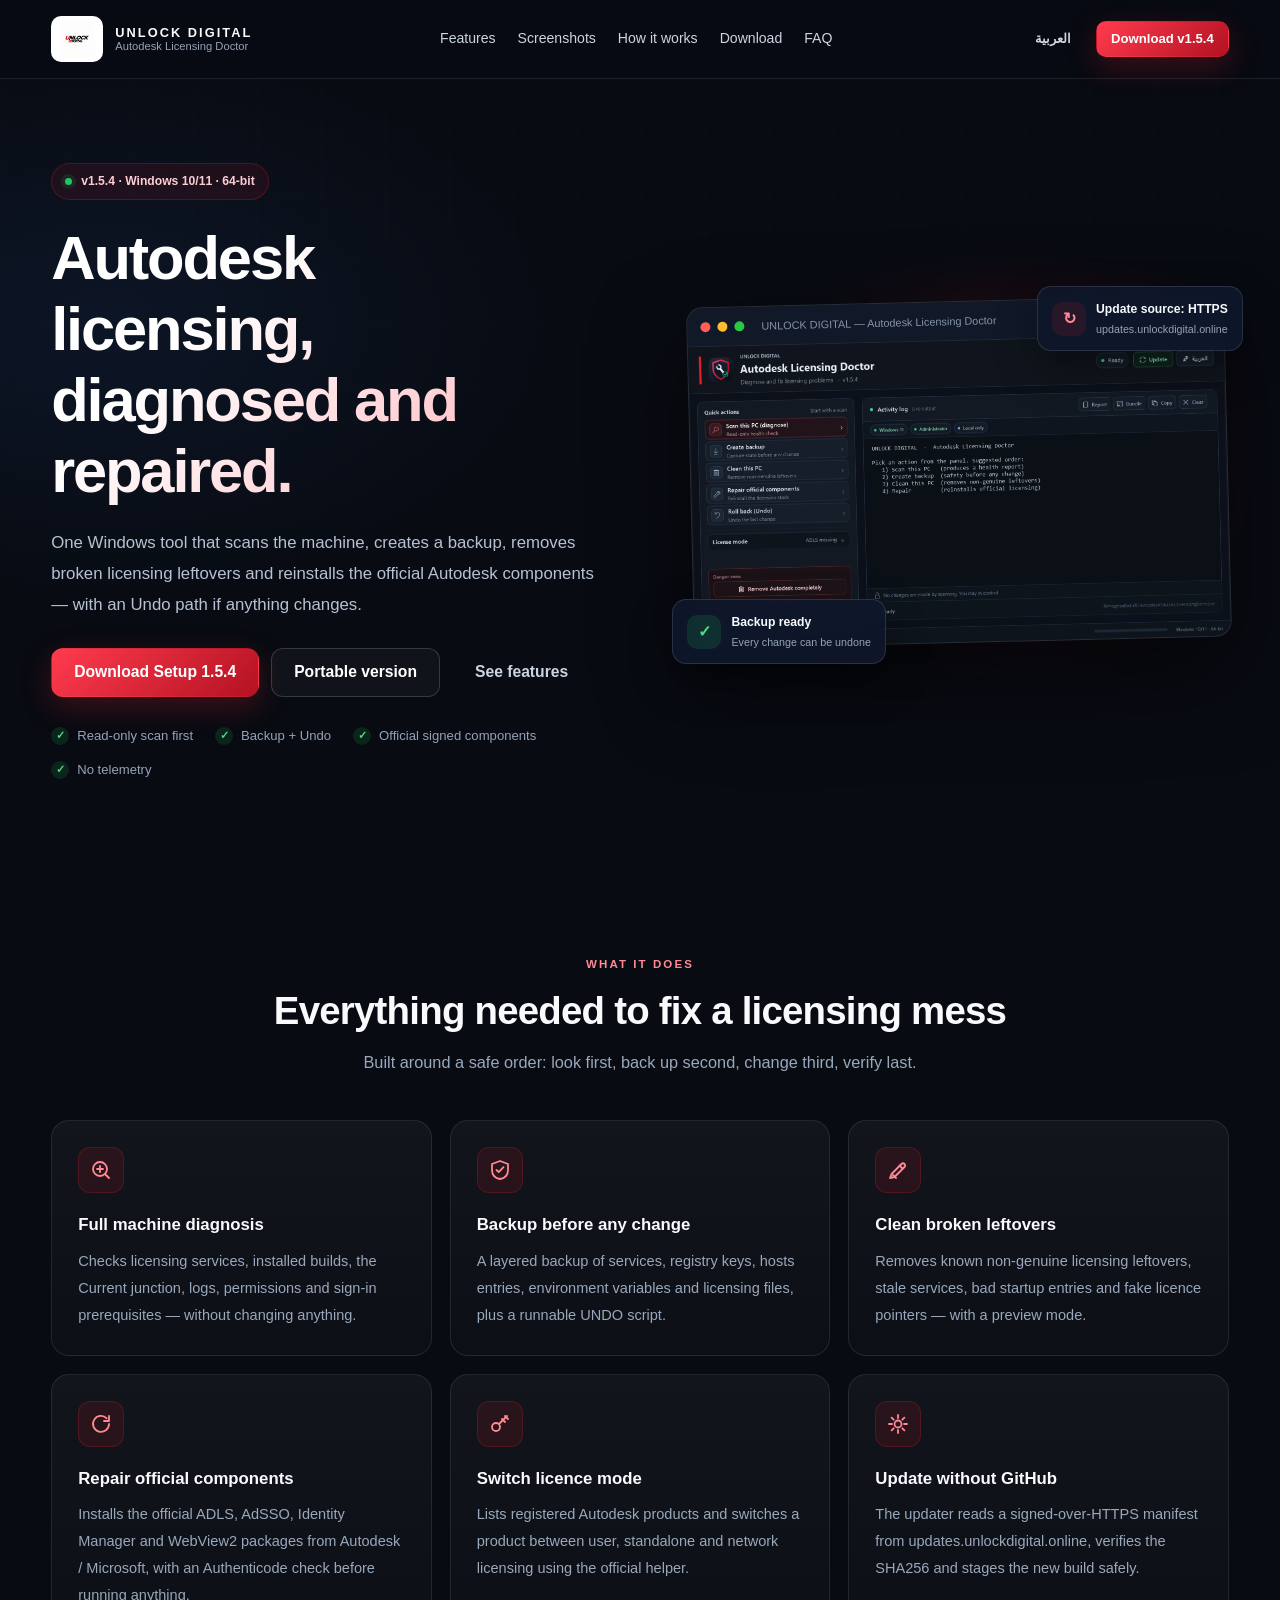
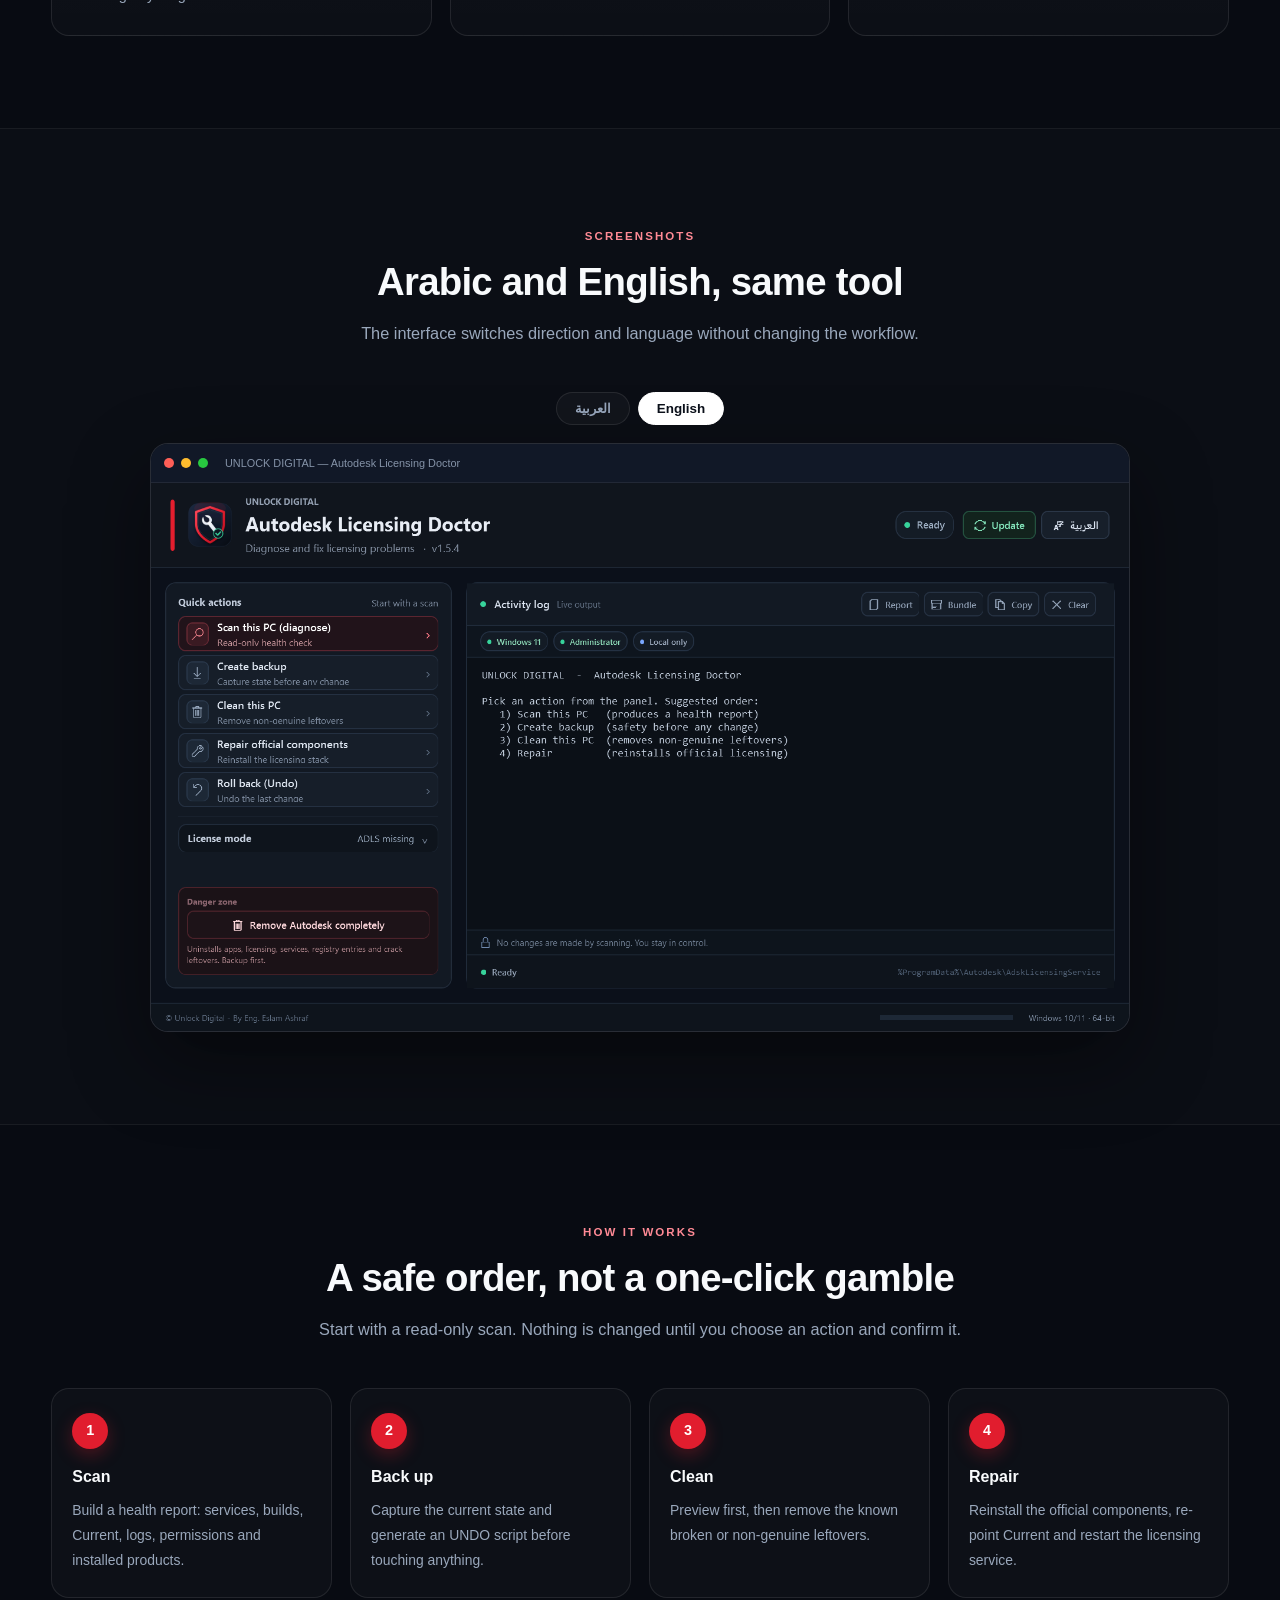
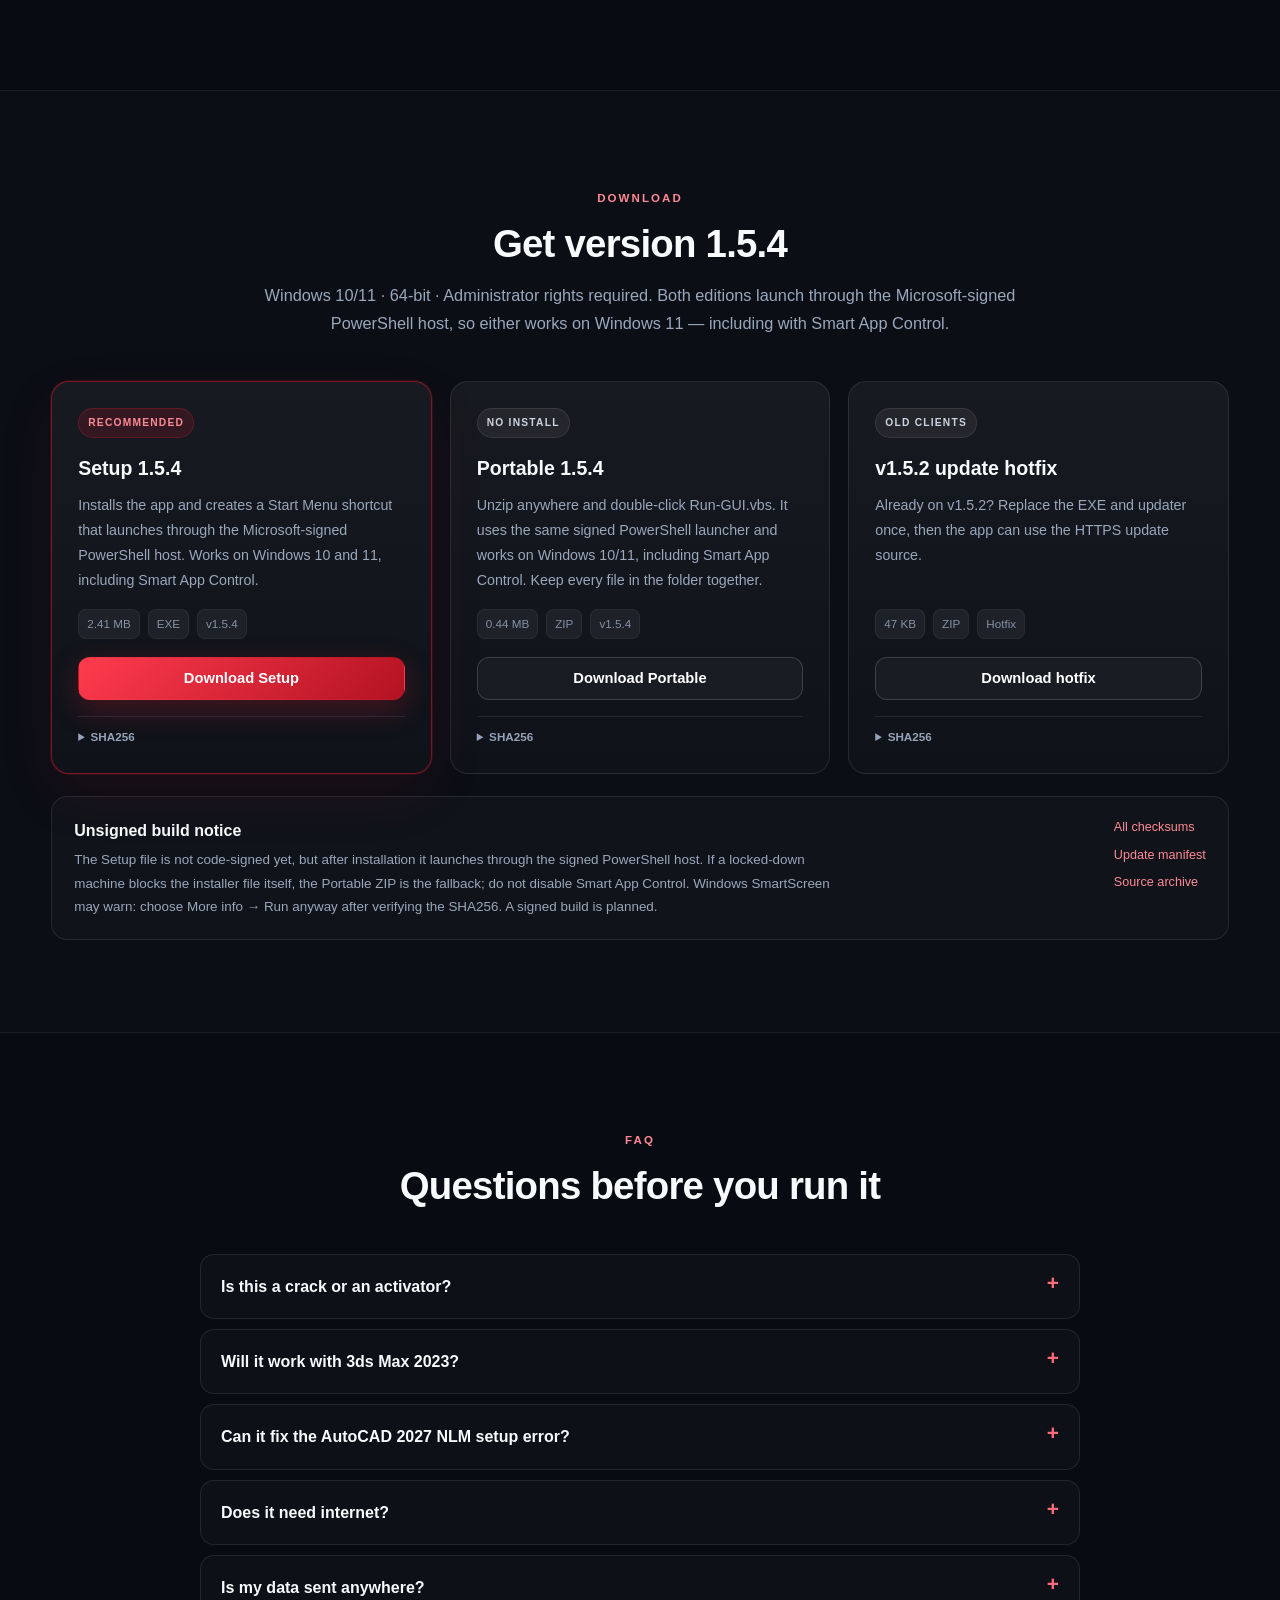
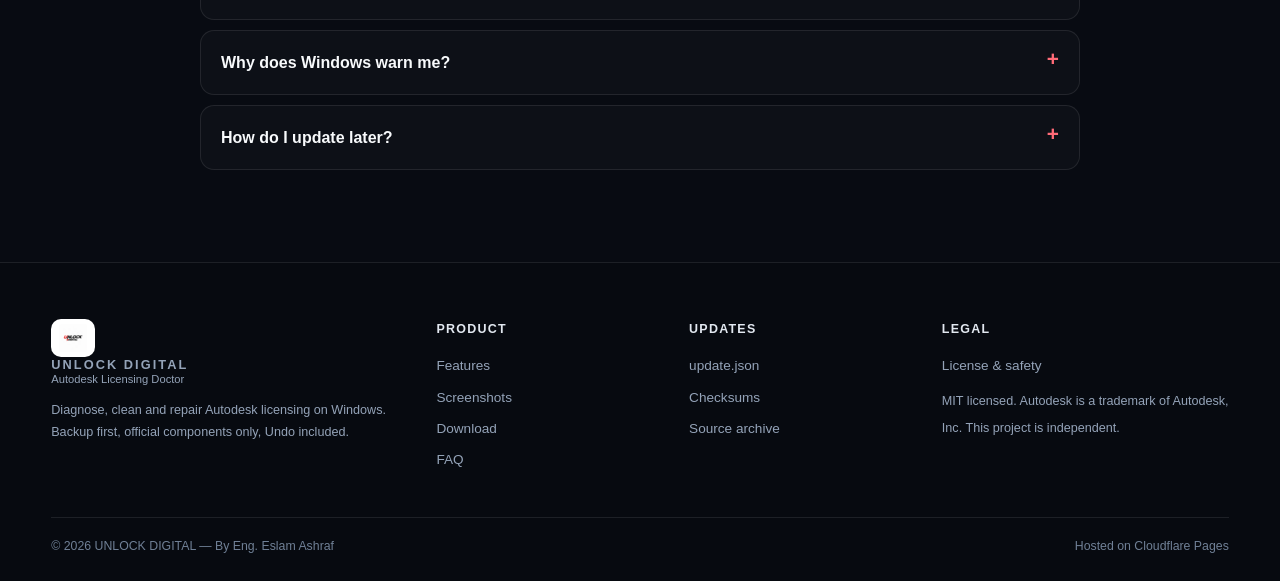
==== commit c80bdf8a: "Website: fix Arabic text encoding and refresh app.js cache key" ====
--- a/website/index.html
+++ b/website/index.html
@@ -502,6 +502,6 @@
     ]
   }
   </script>
-  <script src="assets/app.js?v=20261021"></script>
+  <script src="assets/app.js?v=20261021b"></script>
 </body>
 </html>
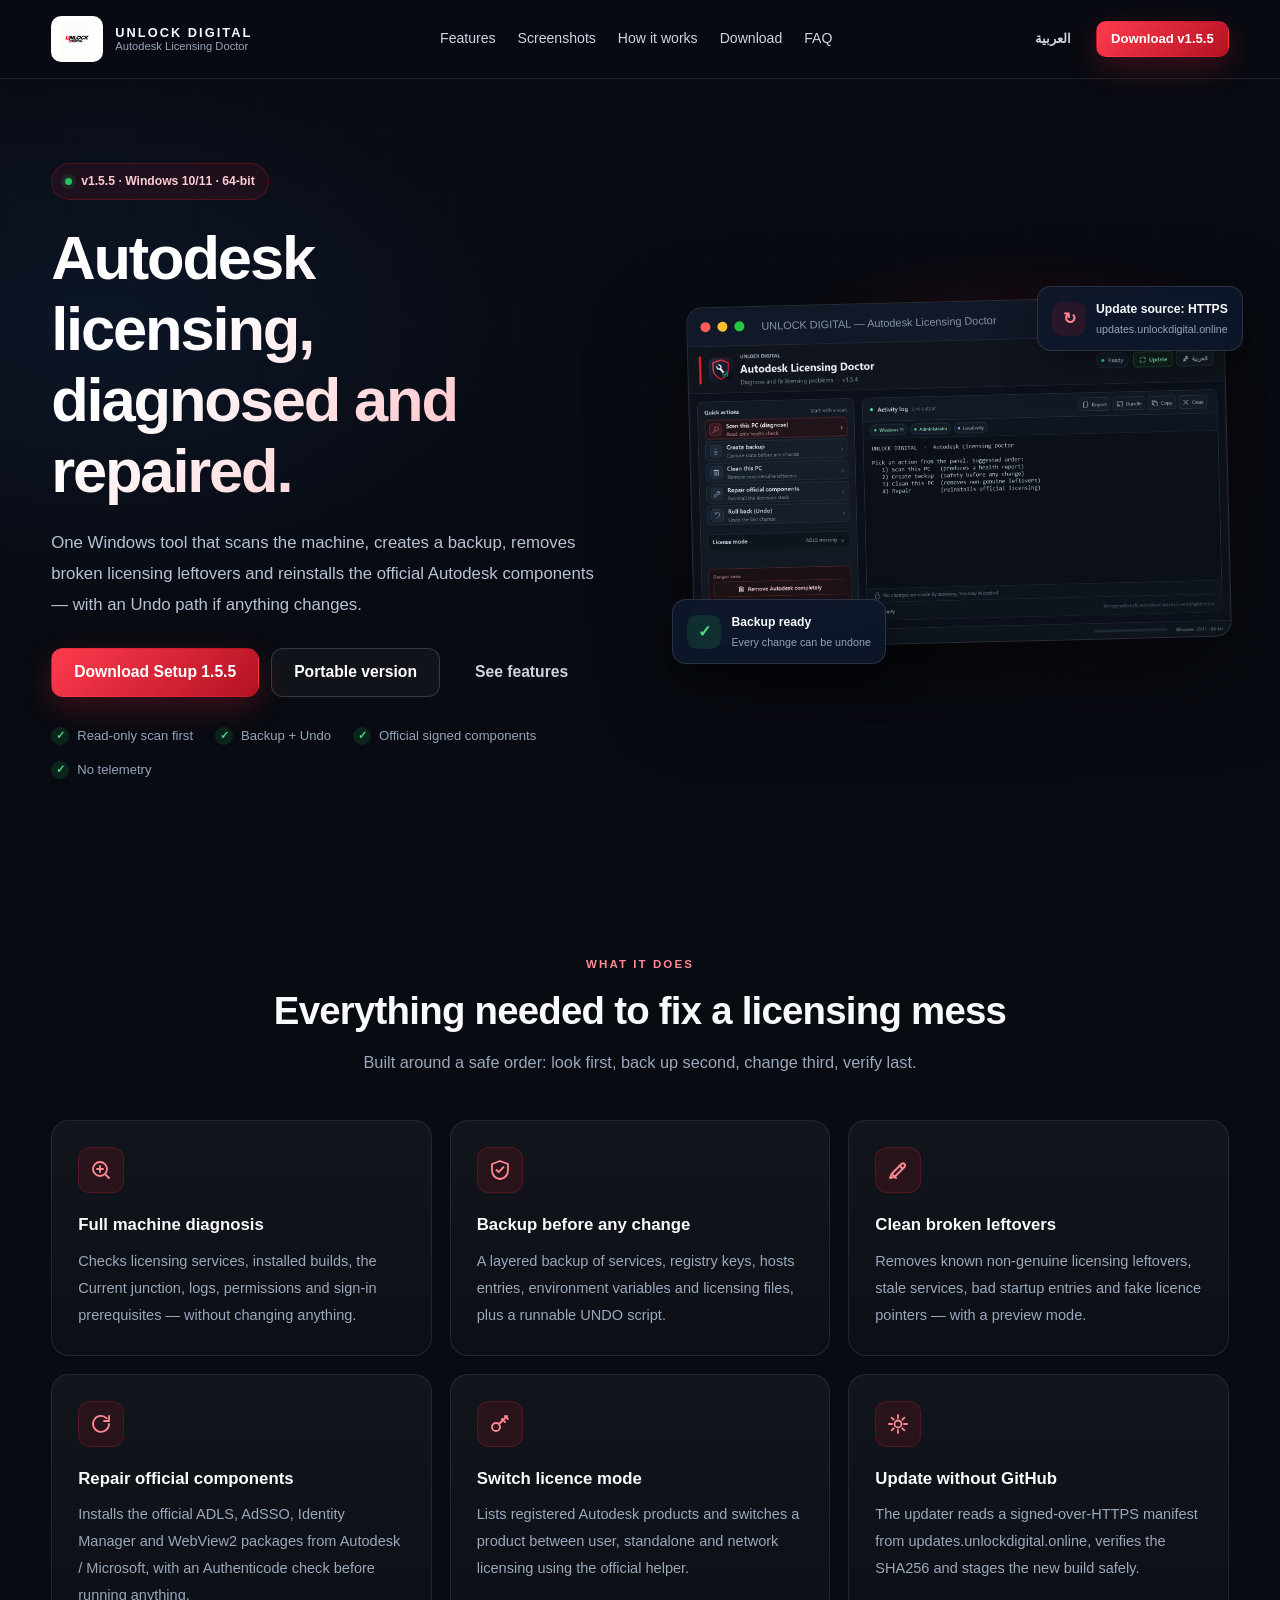
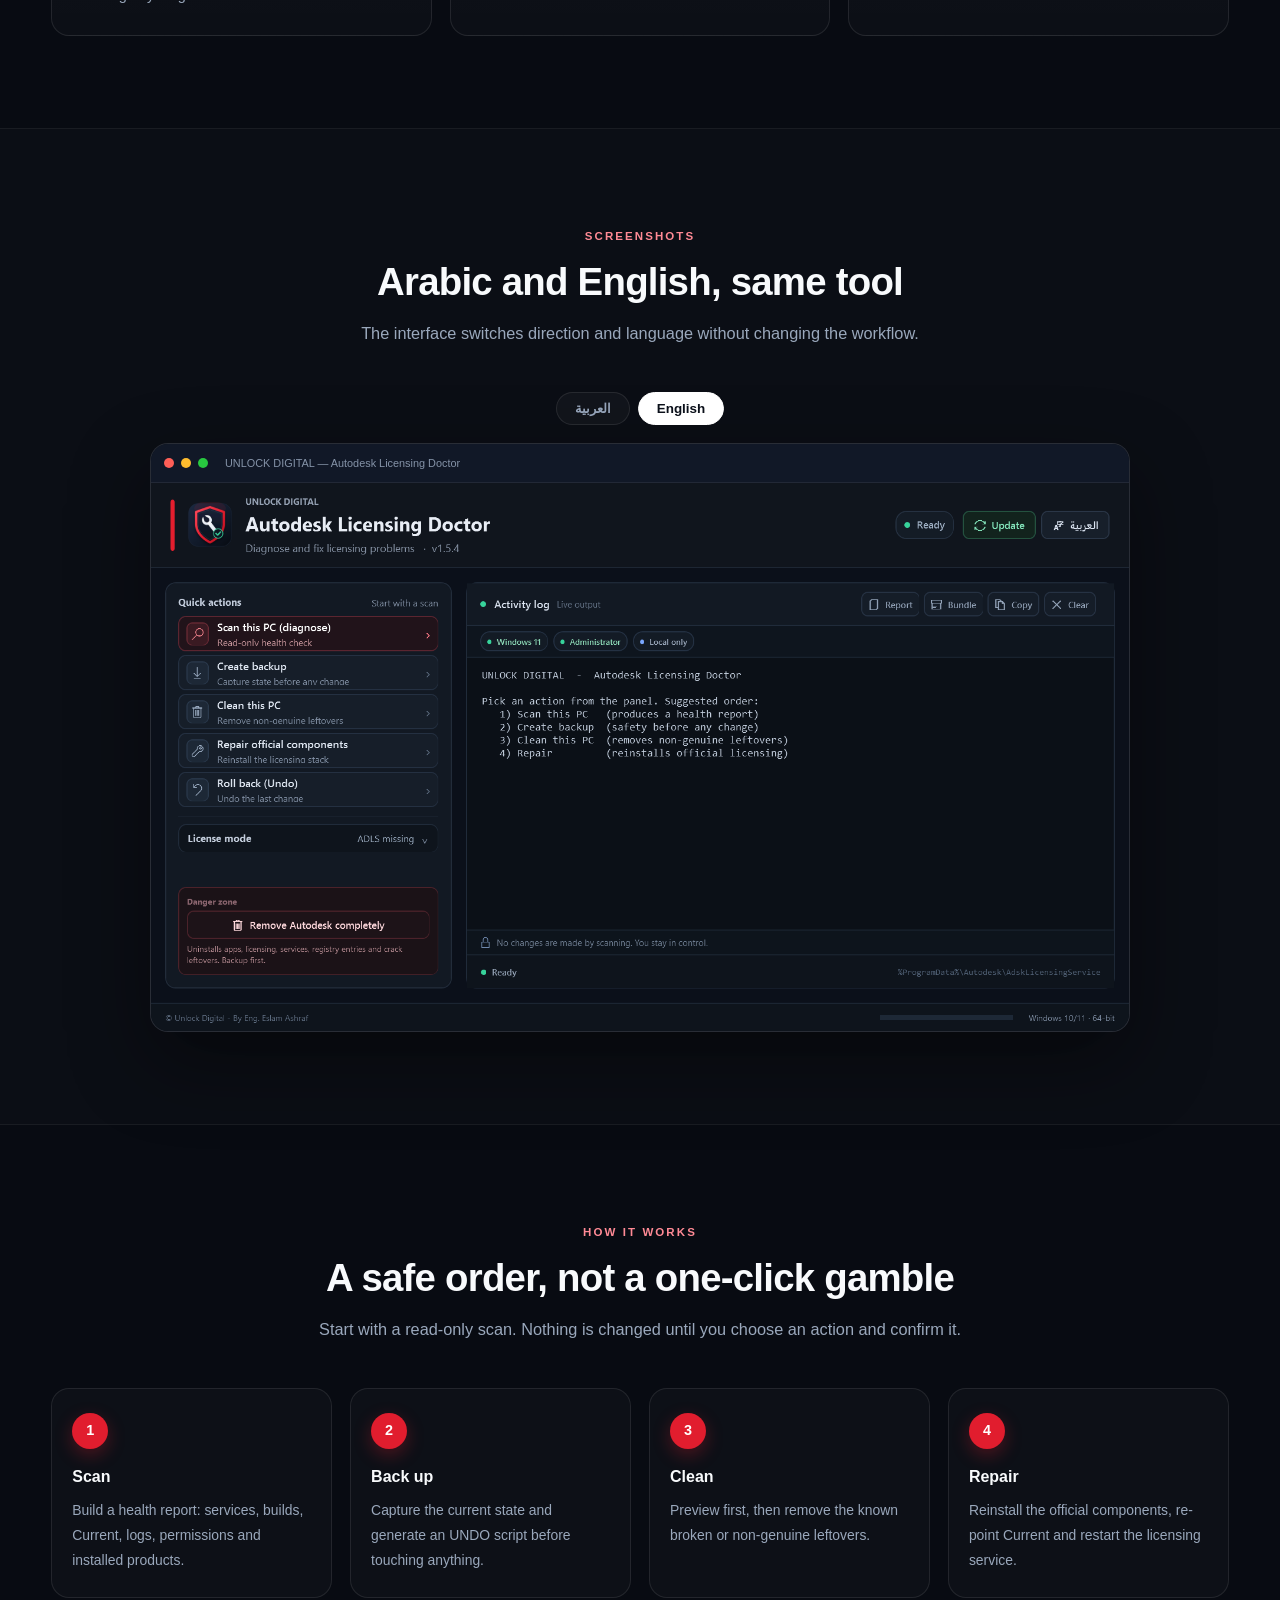
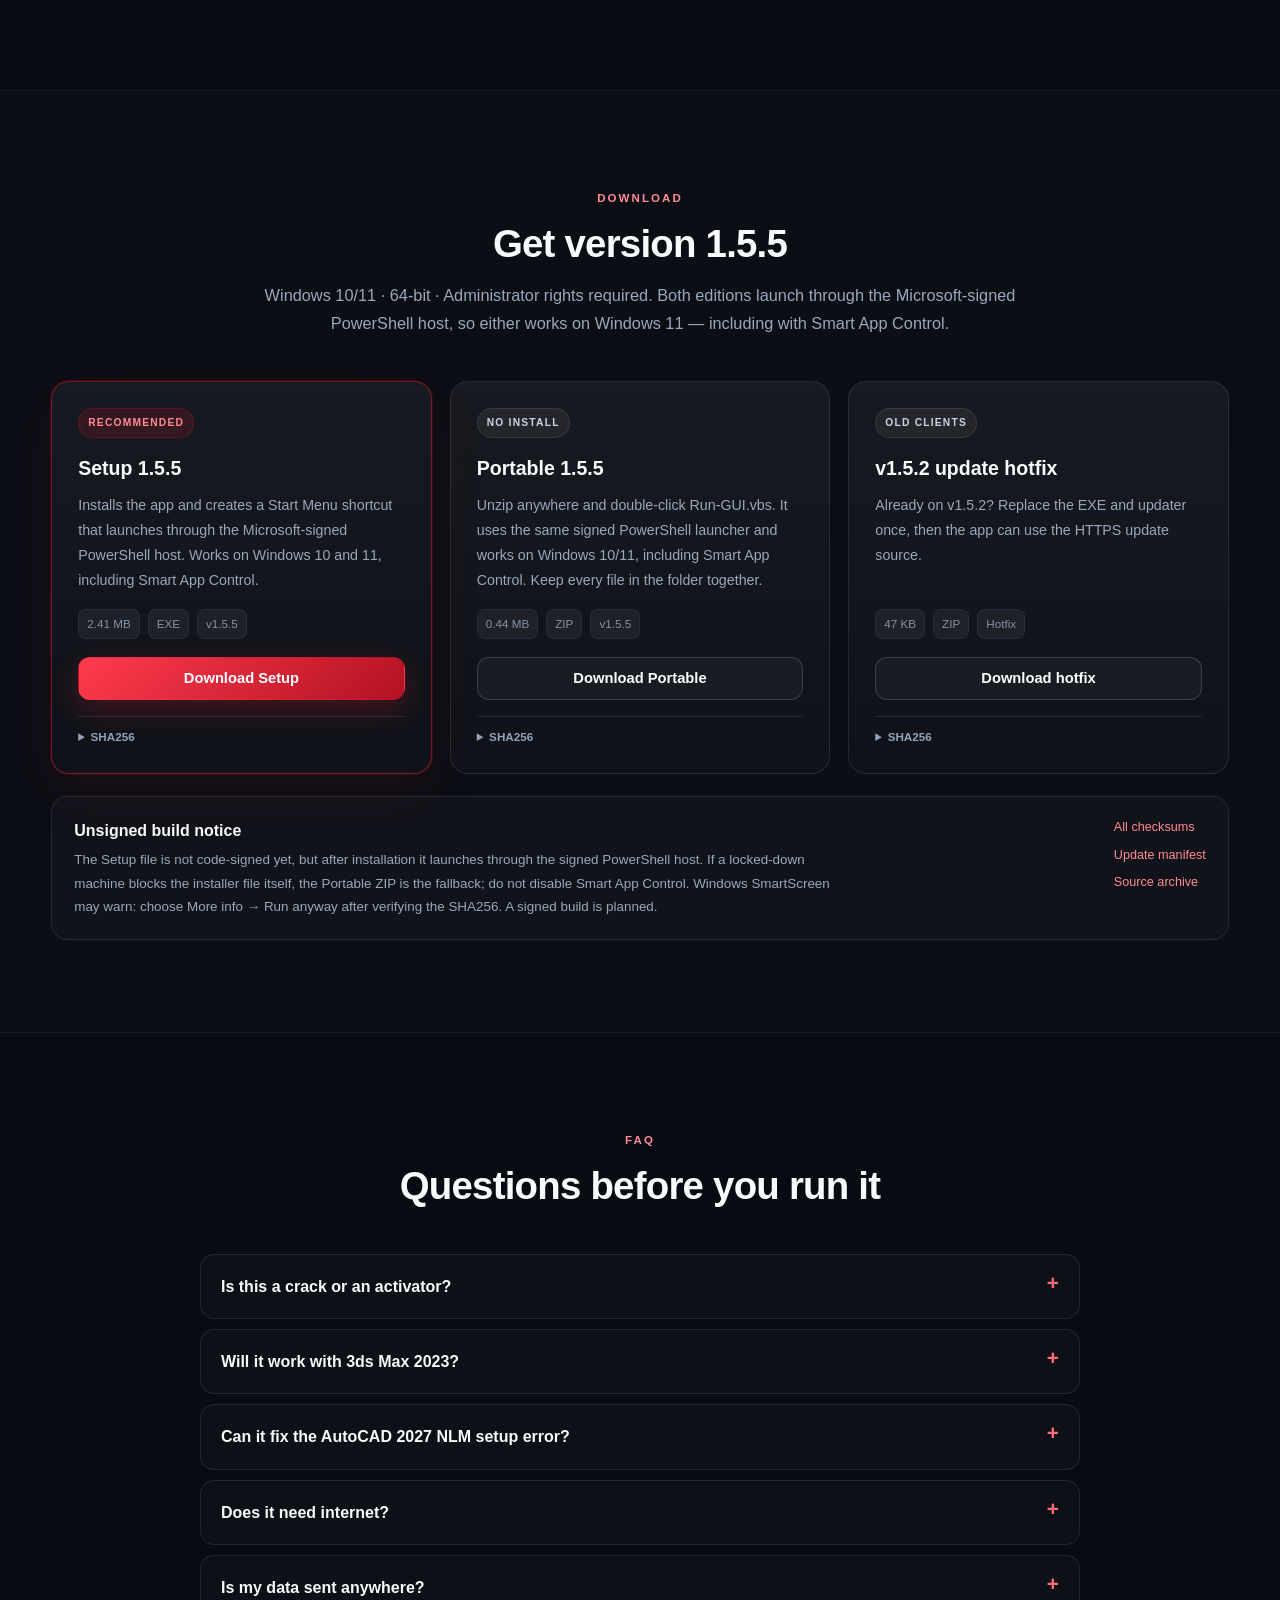
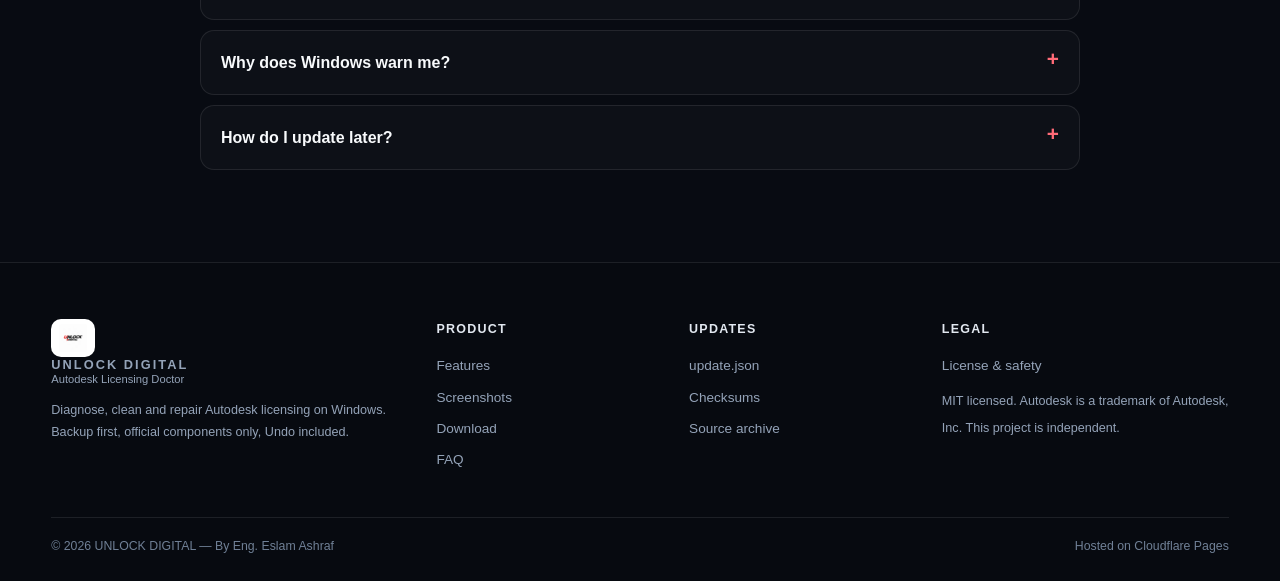
==== commit 9153bb59: "Release 1.5.5: fix the license-mode product picker display" ====
--- a/website/index.html
+++ b/website/index.html
@@ -66,7 +66,7 @@
       </nav>
       <div class="header-actions">
         <a id="langToggle" class="btn btn-ghost btn-sm" href="/ar/" hreflang="ar">العربية</a>
-        <a class="btn btn-primary btn-sm" href="#download" data-en="Download v1.5.4" data-ar="تحميل v1.5.4">Download v1.5.4</a>
+        <a class="btn btn-primary btn-sm" href="#download" data-en="Download v1.5.5" data-ar="تحميل v1.5.5">Download v1.5.5</a>
       </div>
     </div>
   </header>
@@ -75,14 +75,14 @@
     <section class="hero" id="top">
       <div class="container hero-grid">
         <div class="hero-copy">
-          <span class="pill"><span class="pulse"></span> v1.5.4 · Windows 10/11 · 64-bit</span>
+          <span class="pill"><span class="pulse"></span> v1.5.5 · Windows 10/11 · 64-bit</span>
           <h1 data-en="Autodesk licensing, diagnosed and repaired." data-ar="ترخيص أوتوديسك، تشخيص وإصلاح بخطوات واضحة.">Autodesk licensing, diagnosed and repaired.</h1>
           <p class="lead" data-en="One Windows tool that scans the machine, creates a backup, removes broken licensing leftovers and reinstalls the official Autodesk components — with an Undo path if anything changes." data-ar="أداة Windows واحدة تفحص الجهاز، تاخد نسخة احتياطية، تنظّف بقايا الترخيص غير الصحيحة، وتعيد تركيب مكونات الترخيص الرسمية من Autodesk — مع Undo لو حصل أي تغيير.">One Windows tool that scans the machine, creates a backup, removes broken licensing leftovers and reinstalls the official Autodesk components — with an Undo path if anything changes.</p>
           <div class="hero-actions">
-            <a class="btn btn-primary btn-lg" href="downloads/UNLOCK-DIGITAL-AdskDoctor-Setup-1.5.4-20261021.exe" download>
-              <span data-en="Download Setup 1.5.4" data-ar="تحميل Setup 1.5.4">Download Setup 1.5.4</span>
+            <a class="btn btn-primary btn-lg" href="downloads/UNLOCK-DIGITAL-AdskDoctor-Setup-1.5.5-20261026.exe" download>
+              <span data-en="Download Setup 1.5.5" data-ar="تحميل Setup 1.5.5">Download Setup 1.5.5</span>
             </a>
-            <a class="btn btn-outline btn-lg" href="downloads/AdskDoctor-v1.5.4-Portable-20261021.zip" download>
+            <a class="btn btn-outline btn-lg" href="downloads/AdskDoctor-v1.5.5-Portable-20261026.zip" download>
               <span data-en="Portable version" data-ar="النسخة المحمولة">Portable version</span>
             </a>
             <a class="btn btn-ghost btn-lg" href="#features" data-en="See features" data-ar="شوف المميزات">See features</a>
@@ -240,36 +240,36 @@
       <div class="container">
         <div class="section-head">
           <span class="eyebrow" data-en="DOWNLOAD" data-ar="التحميل">DOWNLOAD</span>
-          <h2 data-en="Get version 1.5.4" data-ar="نزّل الإصدار 1.5.4">Get version 1.5.4</h2>
+          <h2 data-en="Get version 1.5.5" data-ar="نزّل الإصدار 1.5.5">Get version 1.5.5</h2>
           <p data-en="Windows 10/11 · 64-bit · Administrator rights required. Both editions launch through the Microsoft-signed PowerShell host, so either works on Windows 11 — including with Smart App Control." data-ar="Windows 10/11 · 64-bit · يحتاج صلاحيات Administrator. النسختين بيشتغلوا من خلال PowerShell الموقّع من مايكروسوفت، فالاتنين شغالين على Windows 11 — حتى مع Smart App Control.">Windows 10/11 · 64-bit · Administrator rights required. Both editions launch through the Microsoft-signed PowerShell host, so either works on Windows 11 — including with Smart App Control.</p>
         </div>
 
         <div class="download-grid">
           <article class="download-card featured">
             <span class="tag" data-en="RECOMMENDED" data-ar="الموصى به">RECOMMENDED</span>
-            <h3 data-en="Setup 1.5.4" data-ar="Setup 1.5.4">Setup 1.5.4</h3>
+            <h3 data-en="Setup 1.5.5" data-ar="Setup 1.5.5">Setup 1.5.5</h3>
             <p class="muted" data-en="Installs the app and creates a Start Menu shortcut that launches through the Microsoft-signed PowerShell host. Works on Windows 10 and 11, including Smart App Control." data-ar="بيثبّت البرنامج وبيعمل اختصار في Start Menu بيفتح من خلال PowerShell الموقّع من مايكروسوفت. شغال على Windows 10 و11، حتى مع Smart App Control.">Installs the app and creates a Start Menu shortcut that launches through the Microsoft-signed PowerShell host. Works on Windows 10 and 11, including Smart App Control.</p>
-            <div class="meta"><span>2.41 MB</span><span>EXE</span><span>v1.5.4</span></div>
-            <a class="btn btn-primary btn-block" href="downloads/UNLOCK-DIGITAL-AdskDoctor-Setup-1.5.4-20261021.exe" download>
+            <div class="meta"><span>2.41 MB</span><span>EXE</span><span>v1.5.5</span></div>
+            <a class="btn btn-primary btn-block" href="downloads/UNLOCK-DIGITAL-AdskDoctor-Setup-1.5.5-20261026.exe" download>
               <span data-en="Download Setup" data-ar="تحميل Setup">Download Setup</span>
             </a>
             <details class="hash">
               <summary data-en="SHA256" data-ar="SHA256">SHA256</summary>
-              <code>5B56631D99D2C7ECF8557576866768D7ED9315C571E910F5B2004CA9EEF0EF73</code>
+              <code>29B65D6D63A9175D5E2BAE72E86C8639D7B4D0D4FF5DCB77936199AFD0A9B2FF</code>
             </details>
           </article>
 
           <article class="download-card">
             <span class="tag tag-soft" data-en="NO INSTALL" data-ar="بدون تركيب">NO INSTALL</span>
-            <h3 data-en="Portable 1.5.4" data-ar="Portable 1.5.4">Portable 1.5.4</h3>
+            <h3 data-en="Portable 1.5.5" data-ar="Portable 1.5.5">Portable 1.5.5</h3>
             <p class="muted" data-en="Unzip anywhere and double-click Run-GUI.vbs. It uses the same signed PowerShell launcher and works on Windows 10/11, including Smart App Control. Keep every file in the folder together." data-ar="فك الضغط في أي مكان ودوس دبل كليك على Run-GUI.vbs. بيستخدم نفس مشغّل PowerShell الموقّع وبيشتغل على Windows 10/11، حتى مع Smart App Control. حافظ على كل الملفات في نفس الفولدر.">Unzip anywhere and double-click Run-GUI.vbs. It uses the same signed PowerShell launcher and works on Windows 10/11, including Smart App Control. Keep every file in the folder together.</p>
-            <div class="meta"><span>0.44 MB</span><span>ZIP</span><span>v1.5.4</span></div>
-            <a class="btn btn-outline btn-block" href="downloads/AdskDoctor-v1.5.4-Portable-20261021.zip" download>
+            <div class="meta"><span>0.44 MB</span><span>ZIP</span><span>v1.5.5</span></div>
+            <a class="btn btn-outline btn-block" href="downloads/AdskDoctor-v1.5.5-Portable-20261026.zip" download>
               <span data-en="Download Portable" data-ar="تحميل Portable">Download Portable</span>
             </a>
             <details class="hash">
               <summary data-en="SHA256" data-ar="SHA256">SHA256</summary>
-              <code>475544A970DBB3CC438E06B97B2D96C6F084EEDE032BB8553940F2D9BDF21768</code>
+              <code>EB45A0C16E496A9DC3D15B99B7AE0651B1F9B7AD292829007B4A8099C49A7A20</code>
             </details>
           </article>
 
@@ -296,7 +296,7 @@
           <div class="note-links">
             <a href="downloads/SHA256SUMS.txt" download data-en="All checksums" data-ar="كل الـ checksums">All checksums</a>
             <a href="https://updates.unlockdigital.online/update.json" target="_blank" rel="noopener" data-en="Update manifest" data-ar="ملف التحديث">Update manifest</a>
-            <a href="downloads/AdskDoctor-v1.5.4-Project.zip" download data-en="Source archive" data-ar="نسخة المصدر">Source archive</a>
+            <a href="downloads/AdskDoctor-v1.5.5-Project.zip" download data-en="Source archive" data-ar="نسخة المصدر">Source archive</a>
           </div>
         </div>
       </div>
@@ -362,7 +362,7 @@
         <h3 data-en="Updates" data-ar="التحديثات">Updates</h3>
         <a href="https://updates.unlockdigital.online/update.json" target="_blank" rel="noopener">update.json</a>
         <a href="downloads/SHA256SUMS.txt" download data-en="Checksums" data-ar="الـ checksums">Checksums</a>
-        <a href="downloads/AdskDoctor-v1.5.4-Project.zip" download data-en="Source archive" data-ar="نسخة المصدر">Source archive</a>
+        <a href="downloads/AdskDoctor-v1.5.5-Project.zip" download data-en="Source archive" data-ar="نسخة المصدر">Source archive</a>
       </div>
       <div>
         <h3 data-en="Legal" data-ar="قانوني">Legal</h3>
@@ -426,10 +426,10 @@
         "applicationCategory": "UtilitiesApplication",
         "applicationSubCategory": "System utilities",
         "operatingSystem": "Windows 10, Windows 11",
-        "softwareVersion": "1.5.4",
+        "softwareVersion": "1.5.5",
         "fileSize": "2.41 MB",
-        "downloadUrl": "https://adskdoctor.unlockdigital.online/downloads/UNLOCK-DIGITAL-AdskDoctor-Setup-1.5.4-20261021.exe",
-        "installUrl": "https://adskdoctor.unlockdigital.online/downloads/UNLOCK-DIGITAL-AdskDoctor-Setup-1.5.4-20261021.exe",
+        "downloadUrl": "https://adskdoctor.unlockdigital.online/downloads/UNLOCK-DIGITAL-AdskDoctor-Setup-1.5.5-20261026.exe",
+        "installUrl": "https://adskdoctor.unlockdigital.online/downloads/UNLOCK-DIGITAL-AdskDoctor-Setup-1.5.5-20261026.exe",
         "softwareHelp": "https://adskdoctor.unlockdigital.online/#faq",
         "screenshot": "https://adskdoctor.unlockdigital.online/assets/screenshot-en-20261021.png",
         "license": "https://opensource.org/license/mit",
@@ -443,7 +443,7 @@
         "publisher": { "@id": "https://adskdoctor.unlockdigital.online/#organization" },
         "inLanguage": ["en", "ar"],
         "datePublished": "2026-10-19",
-        "dateModified": "2026-10-19"
+        "dateModified": "2026-10-26"
       },
       {
         "@type": "FAQPage",
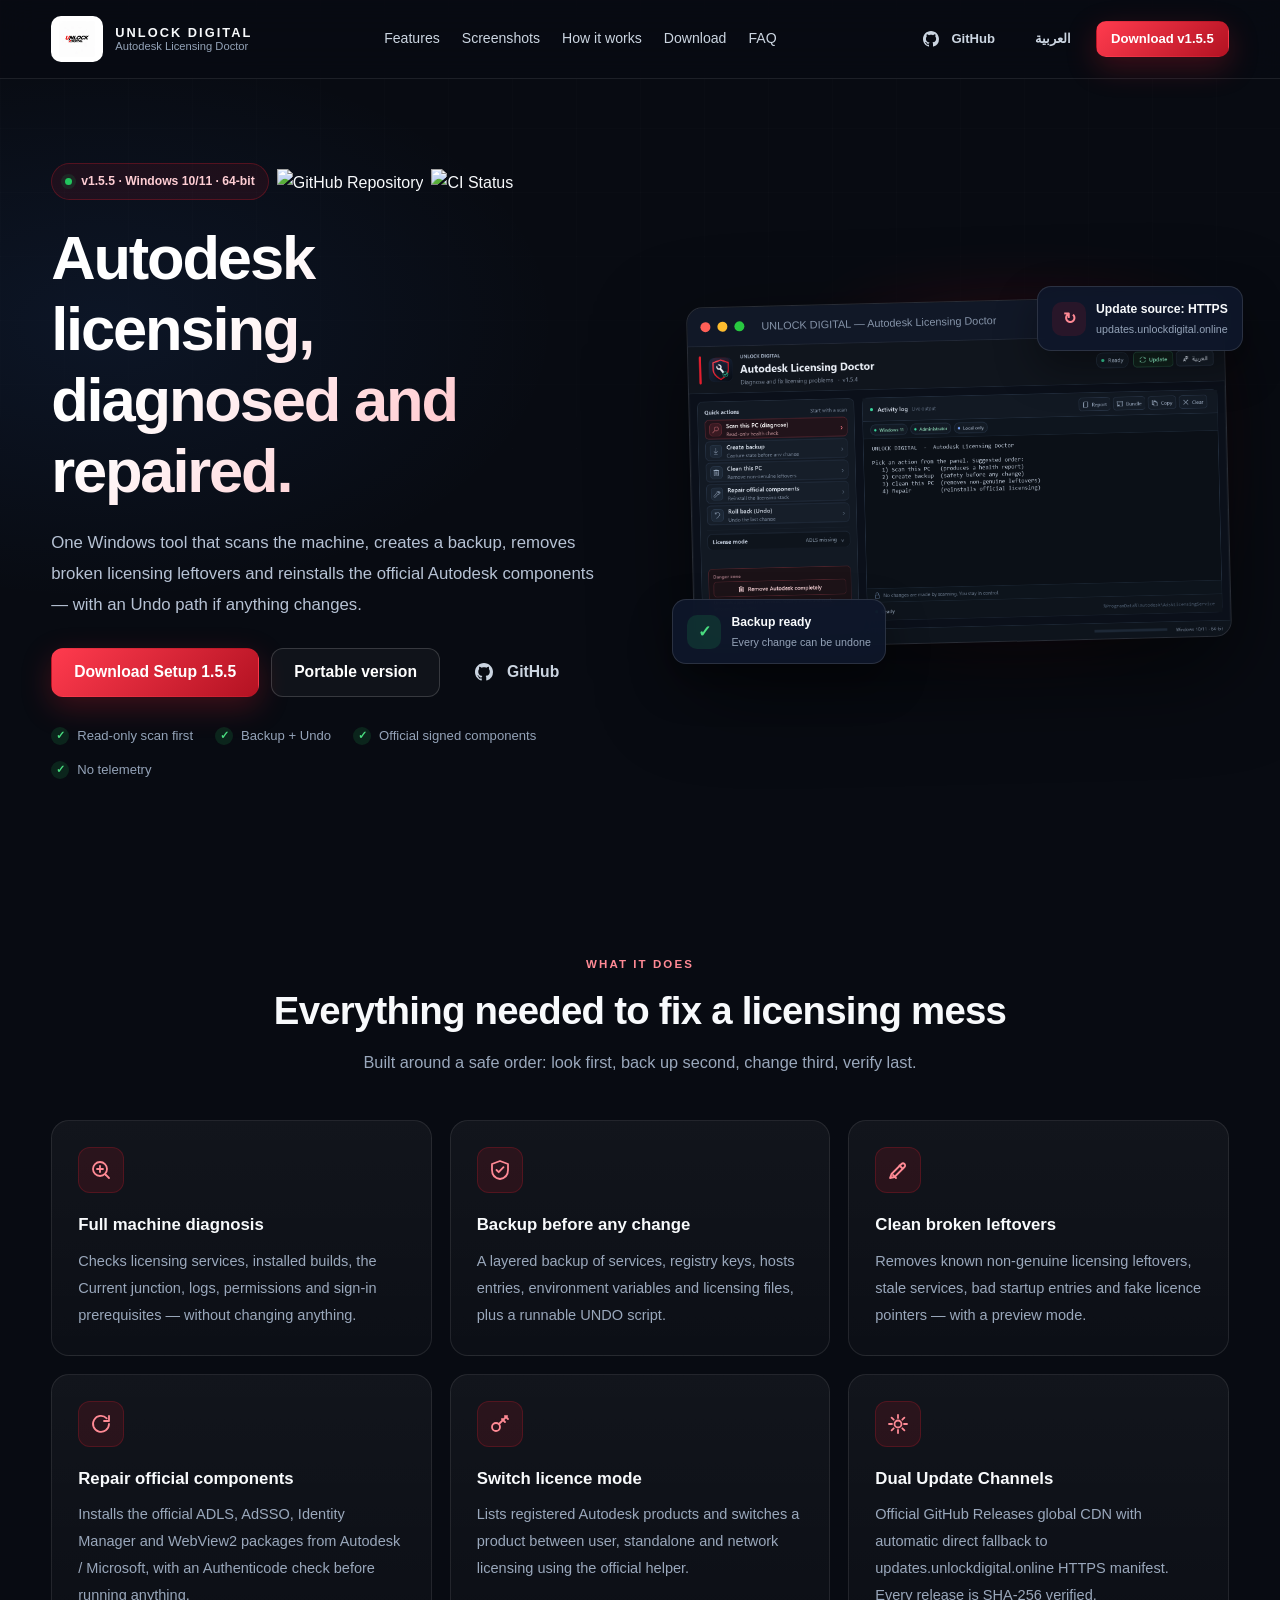
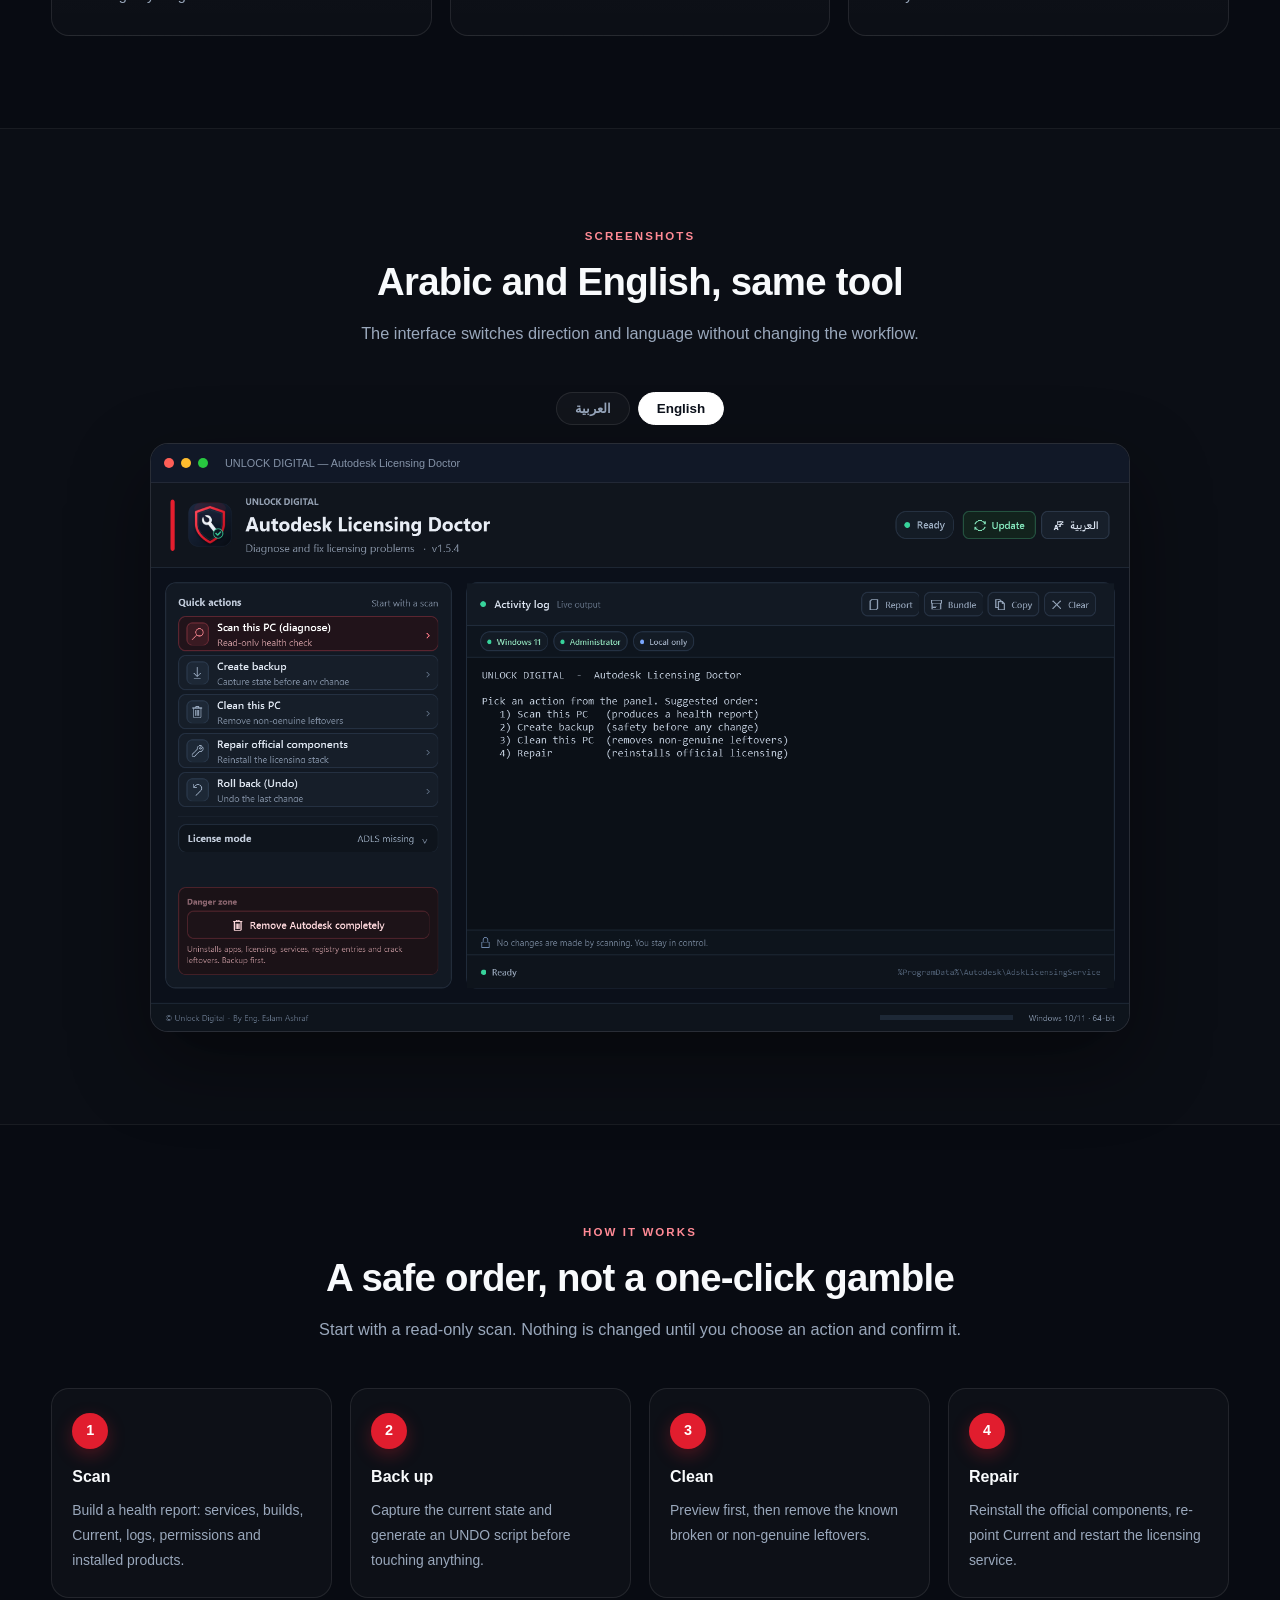
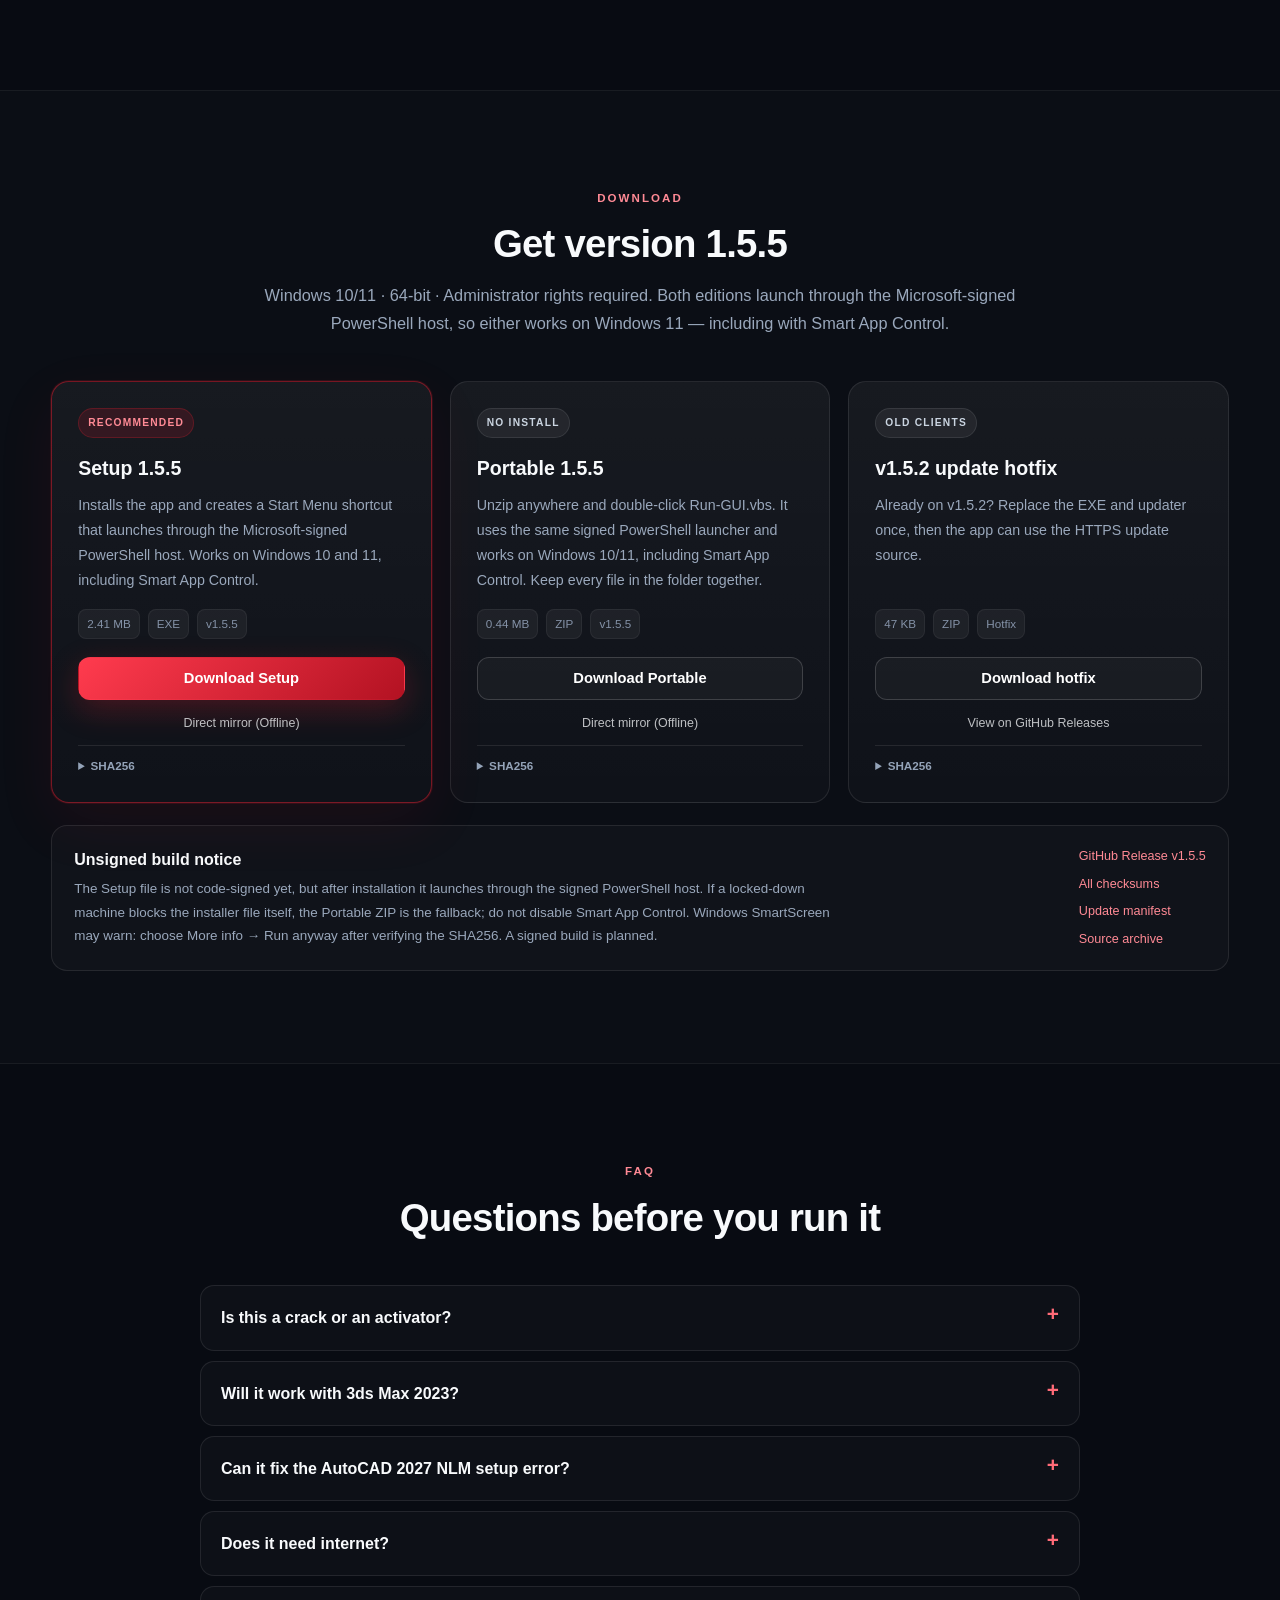
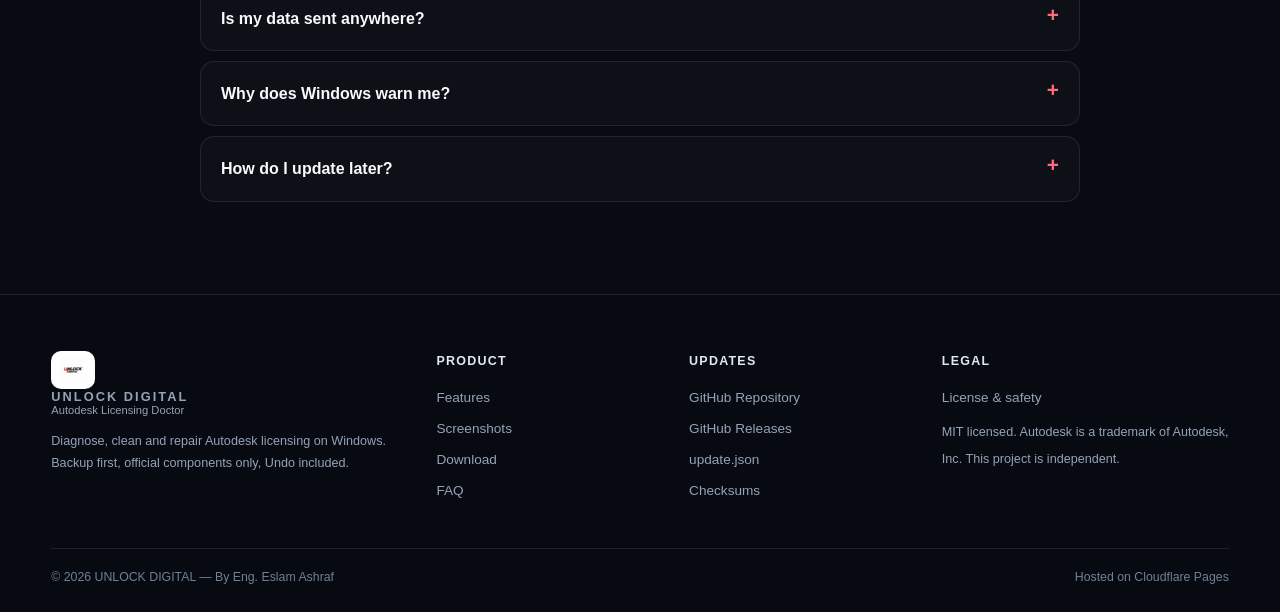
==== commit ab7dd9c4: "Integrate GitHub Releases CDN downloads and live badges on website" ====
--- a/website/index.html
+++ b/website/index.html
@@ -65,6 +65,10 @@
         <a href="#faq" data-en="FAQ" data-ar="الأسئلة">FAQ</a>
       </nav>
       <div class="header-actions">
+        <a class="btn btn-ghost btn-sm" href="https://github.com/Es1amAshraf/autodesk-licensing-doctor" target="_blank" rel="noopener" aria-label="GitHub Repository" title="GitHub">
+          <svg width="16" height="16" viewBox="0 0 24 24" fill="currentColor" aria-hidden="true" style="vertical-align: -2px; margin-right: 4px;"><path d="M12 0C5.37 0 0 5.37 0 12c0 5.31 3.435 9.795 8.205 11.385.6.105.825-.255.825-.57 0-.285-.015-1.23-.015-2.235-3.015.555-3.795-.735-4.035-1.41-.135-.345-.72-1.41-1.23-1.695-.42-.225-1.02-.78-.015-.795.945-.015 1.62.87 1.845 1.23 1.08 1.815 2.805 1.305 3.495.99.105-.78.42-1.305.765-1.605-2.67-.3-5.46-1.335-5.46-5.925 0-1.305.465-2.385 1.23-3.225-.12-.3-.54-1.53.12-3.18 0 0 1.005-.315 3.3 1.23.96-.27 1.98-.405 3-.405s2.04.135 3 .405c2.295-1.56 3.3-1.23 3.3-1.23.66 1.65.24 2.88.12 3.18.765.84 1.23 1.905 1.23 3.225 0 4.605-2.805 5.625-5.475 5.925.435.375.81 1.095.81 2.22 0 1.605-.015 2.895-.015 3.3 0 .315.225.69.825.57A12.02 12.02 0 0024 12c0-6.63-5.37-12-12-12z"/></svg>
+          <span>GitHub</span>
+        </a>
         <a id="langToggle" class="btn btn-ghost btn-sm" href="/ar/" hreflang="ar">العربية</a>
         <a class="btn btn-primary btn-sm" href="#download" data-en="Download v1.5.5" data-ar="تحميل v1.5.5">Download v1.5.5</a>
       </div>
@@ -75,17 +79,28 @@
     <section class="hero" id="top">
       <div class="container hero-grid">
         <div class="hero-copy">
-          <span class="pill"><span class="pulse"></span> v1.5.5 · Windows 10/11 · 64-bit</span>
+          <div class="hero-badges" style="display: flex; gap: 8px; flex-wrap: wrap; margin-bottom: 12px; align-items: center;">
+            <span class="pill"><span class="pulse"></span> v1.5.5 · Windows 10/11 · 64-bit</span>
+            <a href="https://github.com/Es1amAshraf/autodesk-licensing-doctor" target="_blank" rel="noopener" style="display: inline-flex; text-decoration: none;">
+              <img src="https://img.shields.io/badge/GitHub-Open%20Source-24292e?logo=github&logoColor=white" alt="GitHub Repository" height="24">
+            </a>
+            <a href="https://github.com/Es1amAshraf/autodesk-licensing-doctor/actions/workflows/ci.yml" target="_blank" rel="noopener" style="display: inline-flex; text-decoration: none;">
+              <img src="https://img.shields.io/github/actions/workflow/status/Es1amAshraf/autodesk-licensing-doctor/ci.yml?branch=main&label=CI&color=10b981" alt="CI Status" height="24">
+            </a>
+          </div>
           <h1 data-en="Autodesk licensing, diagnosed and repaired." data-ar="ترخيص أوتوديسك، تشخيص وإصلاح بخطوات واضحة.">Autodesk licensing, diagnosed and repaired.</h1>
           <p class="lead" data-en="One Windows tool that scans the machine, creates a backup, removes broken licensing leftovers and reinstalls the official Autodesk components — with an Undo path if anything changes." data-ar="أداة Windows واحدة تفحص الجهاز، تاخد نسخة احتياطية، تنظّف بقايا الترخيص غير الصحيحة، وتعيد تركيب مكونات الترخيص الرسمية من Autodesk — مع Undo لو حصل أي تغيير.">One Windows tool that scans the machine, creates a backup, removes broken licensing leftovers and reinstalls the official Autodesk components — with an Undo path if anything changes.</p>
           <div class="hero-actions">
-            <a class="btn btn-primary btn-lg" href="downloads/UNLOCK-DIGITAL-AdskDoctor-Setup-1.5.5-20261026.exe" download>
+            <a class="btn btn-primary btn-lg" href="https://github.com/Es1amAshraf/autodesk-licensing-doctor/releases/download/v1.5.5/UNLOCK-DIGITAL-AdskDoctor-Setup-1.5.5.exe">
               <span data-en="Download Setup 1.5.5" data-ar="تحميل Setup 1.5.5">Download Setup 1.5.5</span>
             </a>
-            <a class="btn btn-outline btn-lg" href="downloads/AdskDoctor-v1.5.5-Portable-20261026.zip" download>
+            <a class="btn btn-outline btn-lg" href="https://github.com/Es1amAshraf/autodesk-licensing-doctor/releases/download/v1.5.5/AdskDoctor-v1.5.5-Portable.zip">
               <span data-en="Portable version" data-ar="النسخة المحمولة">Portable version</span>
             </a>
-            <a class="btn btn-ghost btn-lg" href="#features" data-en="See features" data-ar="شوف المميزات">See features</a>
+            <a class="btn btn-ghost btn-lg" href="https://github.com/Es1amAshraf/autodesk-licensing-doctor" target="_blank" rel="noopener">
+              <svg width="18" height="18" viewBox="0 0 24 24" fill="currentColor" style="vertical-align: -3px; margin-right: 6px;"><path d="M12 0C5.37 0 0 5.37 0 12c0 5.31 3.435 9.795 8.205 11.385.6.105.825-.255.825-.57 0-.285-.015-1.23-.015-2.235-3.015.555-3.795-.735-4.035-1.41-.135-.345-.72-1.41-1.23-1.695-.42-.225-1.02-.78-.015-.795.945-.015 1.62.87 1.845 1.23 1.08 1.815 2.805 1.305 3.495.99.105-.78.42-1.305.765-1.605-2.67-.3-5.46-1.335-5.46-5.925 0-1.305.465-2.385 1.23-3.225-.12-.3-.54-1.53.12-3.18 0 0 1.005-.315 3.3 1.23.96-.27 1.98-.405 3-.405s2.04.135 3 .405c2.295-1.56 3.3-1.23 3.3-1.23.66 1.65.24 2.88.12 3.18.765.84 1.23 1.905 1.23 3.225 0 4.605-2.805 5.625-5.475 5.925.435.375.81 1.095.81 2.22 0 1.605-.015 2.895-.015 3.3 0 .315.225.69.825.57A12.02 12.02 0 0024 12c0-6.63-5.37-12-12-12z"/></svg>
+              <span>GitHub</span>
+            </a>
           </div>
           <ul class="trust-row">
             <li><span class="check">✓</span><span data-en="Read-only scan first" data-ar="فحص للقراءة فقط أولًا">Read-only scan first</span></li>
@@ -174,8 +189,8 @@
             <div class="icon">
               <svg aria-hidden="true" focusable="false" viewBox="0 0 24 24" fill="none" stroke="currentColor" stroke-width="1.8" stroke-linecap="round" stroke-linejoin="round"><path d="M12 3v3"></path><path d="M12 18v3"></path><path d="M3 12h3"></path><path d="M18 12h3"></path><path d="m5.6 5.6 2.1 2.1"></path><path d="m16.3 16.3 2.1 2.1"></path><path d="m18.4 5.6-2.1 2.1"></path><path d="m7.7 16.3-2.1 2.1"></path><circle cx="12" cy="12" r="3.5"></circle></svg>
             </div>
-            <h3 data-en="Update without GitHub" data-ar="تحديث بدون GitHub">Update without GitHub</h3>
-            <p data-en="The updater reads a signed-over-HTTPS manifest from updates.unlockdigital.online, verifies the SHA256 and stages the new build safely." data-ar="الـ updater بيقرأ manifest من updates.unlockdigital.online عبر HTTPS، بيتحقق من SHA256، وبيجهّز النسخة الجديدة بأمان.">The updater reads a signed-over-HTTPS manifest from updates.unlockdigital.online, verifies the SHA256 and stages the new build safely.</p>
+            <h3 data-en="Dual Update Channels" data-ar="قنوات تحديث مزدوجة">Dual Update Channels</h3>
+            <p data-en="Official GitHub Releases global CDN with automatic direct fallback to updates.unlockdigital.online HTTPS manifest. Every release is SHA-256 verified." data-ar="تحديثات رسمية عبر شبكة GitHub Releases العالمية مع دعم تلقائي لمصدر updates.unlockdigital.online المباشر، وكل إصدار مفحوص ومطابق لـ SHA-256.">Official GitHub Releases global CDN with automatic direct fallback to updates.unlockdigital.online HTTPS manifest. Every release is SHA-256 verified.</p>
           </article>
         </div>
       </div>
@@ -250,10 +265,13 @@
             <h3 data-en="Setup 1.5.5" data-ar="Setup 1.5.5">Setup 1.5.5</h3>
             <p class="muted" data-en="Installs the app and creates a Start Menu shortcut that launches through the Microsoft-signed PowerShell host. Works on Windows 10 and 11, including Smart App Control." data-ar="بيثبّت البرنامج وبيعمل اختصار في Start Menu بيفتح من خلال PowerShell الموقّع من مايكروسوفت. شغال على Windows 10 و11، حتى مع Smart App Control.">Installs the app and creates a Start Menu shortcut that launches through the Microsoft-signed PowerShell host. Works on Windows 10 and 11, including Smart App Control.</p>
             <div class="meta"><span>2.41 MB</span><span>EXE</span><span>v1.5.5</span></div>
-            <a class="btn btn-primary btn-block" href="downloads/UNLOCK-DIGITAL-AdskDoctor-Setup-1.5.5-20261026.exe" download>
+            <a class="btn btn-primary btn-block" href="https://github.com/Es1amAshraf/autodesk-licensing-doctor/releases/download/v1.5.5/UNLOCK-DIGITAL-AdskDoctor-Setup-1.5.5.exe">
               <span data-en="Download Setup" data-ar="تحميل Setup">Download Setup</span>
             </a>
-            <details class="hash">
+            <div style="text-align: center; margin-top: 8px;">
+              <a href="downloads/UNLOCK-DIGITAL-AdskDoctor-Setup-1.5.5.exe" download style="font-size: 0.78rem; opacity: 0.75;" data-en="Direct mirror (Offline)" data-ar="رابط مباشر بديل (Mirror)">Direct mirror (Offline)</a>
+            </div>
+            <details class="hash" style="margin-top: 10px;">
               <summary data-en="SHA256" data-ar="SHA256">SHA256</summary>
               <code>29B65D6D63A9175D5E2BAE72E86C8639D7B4D0D4FF5DCB77936199AFD0A9B2FF</code>
             </details>
@@ -264,10 +282,13 @@
             <h3 data-en="Portable 1.5.5" data-ar="Portable 1.5.5">Portable 1.5.5</h3>
             <p class="muted" data-en="Unzip anywhere and double-click Run-GUI.vbs. It uses the same signed PowerShell launcher and works on Windows 10/11, including Smart App Control. Keep every file in the folder together." data-ar="فك الضغط في أي مكان ودوس دبل كليك على Run-GUI.vbs. بيستخدم نفس مشغّل PowerShell الموقّع وبيشتغل على Windows 10/11، حتى مع Smart App Control. حافظ على كل الملفات في نفس الفولدر.">Unzip anywhere and double-click Run-GUI.vbs. It uses the same signed PowerShell launcher and works on Windows 10/11, including Smart App Control. Keep every file in the folder together.</p>
             <div class="meta"><span>0.44 MB</span><span>ZIP</span><span>v1.5.5</span></div>
-            <a class="btn btn-outline btn-block" href="downloads/AdskDoctor-v1.5.5-Portable-20261026.zip" download>
+            <a class="btn btn-outline btn-block" href="https://github.com/Es1amAshraf/autodesk-licensing-doctor/releases/download/v1.5.5/AdskDoctor-v1.5.5-Portable.zip">
               <span data-en="Download Portable" data-ar="تحميل Portable">Download Portable</span>
             </a>
-            <details class="hash">
+            <div style="text-align: center; margin-top: 8px;">
+              <a href="downloads/AdskDoctor-v1.5.5-Portable.zip" download style="font-size: 0.78rem; opacity: 0.75;" data-en="Direct mirror (Offline)" data-ar="رابط مباشر بديل (Mirror)">Direct mirror (Offline)</a>
+            </div>
+            <details class="hash" style="margin-top: 10px;">
               <summary data-en="SHA256" data-ar="SHA256">SHA256</summary>
               <code>EB45A0C16E496A9DC3D15B99B7AE0651B1F9B7AD292829007B4A8099C49A7A20</code>
             </details>
@@ -281,7 +302,10 @@
             <a class="btn btn-outline btn-block" href="downloads/AdskDoctor-v1.5.2-UpdateHotfix.zip" download>
               <span data-en="Download hotfix" data-ar="تحميل الهوتفيكس">Download hotfix</span>
             </a>
-            <details class="hash">
+            <div style="text-align: center; margin-top: 8px;">
+              <a href="https://github.com/Es1amAshraf/autodesk-licensing-doctor/releases/tag/v1.5.5" target="_blank" rel="noopener" style="font-size: 0.78rem; opacity: 0.75;" data-en="View on GitHub Releases" data-ar="عرض على GitHub Releases">View on GitHub Releases</a>
+            </div>
+            <details class="hash" style="margin-top: 10px;">
               <summary data-en="SHA256" data-ar="SHA256">SHA256</summary>
               <code>93909ED6D8974A3AFB4539A181BFC520FD7300BC39BD0F2B2FE8CADE725ED15C</code>
             </details>
@@ -294,9 +318,10 @@
             <p data-en="The Setup file is not code-signed yet, but after installation it launches through the signed PowerShell host. If a locked-down machine blocks the installer file itself, the Portable ZIP is the fallback; do not disable Smart App Control. Windows SmartScreen may warn: choose More info → Run anyway after verifying the SHA256. A signed build is planned." data-ar="ملف الـ Setup لسه غير موقّع رقميًا، لكن بعد التركيب بيفتح من خلال PowerShell الموقّع. لو جهاز مقفول منع ملف الـ installer نفسه، نسخة Portable هي البديل؛ ومتوقفش Smart App Control. على Windows ممكن SmartScreen يعرض تحذير: اختار More info → Run anyway بعد التأكد من SHA256. نسخة موقّعة مخطط لها.">The Setup file is not code-signed yet, but after installation it launches through the signed PowerShell host. If a locked-down machine blocks the installer file itself, the Portable ZIP is the fallback; do not disable Smart App Control. Windows SmartScreen may warn: choose More info → Run anyway after verifying the SHA256. A signed build is planned.</p>
           </div>
           <div class="note-links">
+            <a href="https://github.com/Es1amAshraf/autodesk-licensing-doctor/releases/tag/v1.5.5" target="_blank" rel="noopener" data-en="GitHub Release v1.5.5" data-ar="إصدار GitHub v1.5.5">GitHub Release v1.5.5</a>
             <a href="downloads/SHA256SUMS.txt" download data-en="All checksums" data-ar="كل الـ checksums">All checksums</a>
             <a href="https://updates.unlockdigital.online/update.json" target="_blank" rel="noopener" data-en="Update manifest" data-ar="ملف التحديث">Update manifest</a>
-            <a href="downloads/AdskDoctor-v1.5.5-Project.zip" download data-en="Source archive" data-ar="نسخة المصدر">Source archive</a>
+            <a href="https://github.com/Es1amAshraf/autodesk-licensing-doctor/releases/download/v1.5.5/AdskDoctor-v1.5.5-Project.zip" data-en="Source archive" data-ar="نسخة المصدر">Source archive</a>
           </div>
         </div>
       </div>
@@ -360,9 +385,10 @@
       </div>
       <div>
         <h3 data-en="Updates" data-ar="التحديثات">Updates</h3>
+        <a href="https://github.com/Es1amAshraf/autodesk-licensing-doctor" target="_blank" rel="noopener">GitHub Repository</a>
+        <a href="https://github.com/Es1amAshraf/autodesk-licensing-doctor/releases" target="_blank" rel="noopener">GitHub Releases</a>
         <a href="https://updates.unlockdigital.online/update.json" target="_blank" rel="noopener">update.json</a>
         <a href="downloads/SHA256SUMS.txt" download data-en="Checksums" data-ar="الـ checksums">Checksums</a>
-        <a href="downloads/AdskDoctor-v1.5.5-Project.zip" download data-en="Source archive" data-ar="نسخة المصدر">Source archive</a>
       </div>
       <div>
         <h3 data-en="Legal" data-ar="قانوني">Legal</h3>
@@ -428,8 +454,8 @@
         "operatingSystem": "Windows 10, Windows 11",
         "softwareVersion": "1.5.5",
         "fileSize": "2.41 MB",
-        "downloadUrl": "https://adskdoctor.unlockdigital.online/downloads/UNLOCK-DIGITAL-AdskDoctor-Setup-1.5.5-20261026.exe",
-        "installUrl": "https://adskdoctor.unlockdigital.online/downloads/UNLOCK-DIGITAL-AdskDoctor-Setup-1.5.5-20261026.exe",
+        "downloadUrl": "https://github.com/Es1amAshraf/autodesk-licensing-doctor/releases/download/v1.5.5/UNLOCK-DIGITAL-AdskDoctor-Setup-1.5.5.exe",
+        "installUrl": "https://github.com/Es1amAshraf/autodesk-licensing-doctor/releases/download/v1.5.5/UNLOCK-DIGITAL-AdskDoctor-Setup-1.5.5.exe",
         "softwareHelp": "https://adskdoctor.unlockdigital.online/#faq",
         "screenshot": "https://adskdoctor.unlockdigital.online/assets/screenshot-en-20261021.png",
         "license": "https://opensource.org/license/mit",
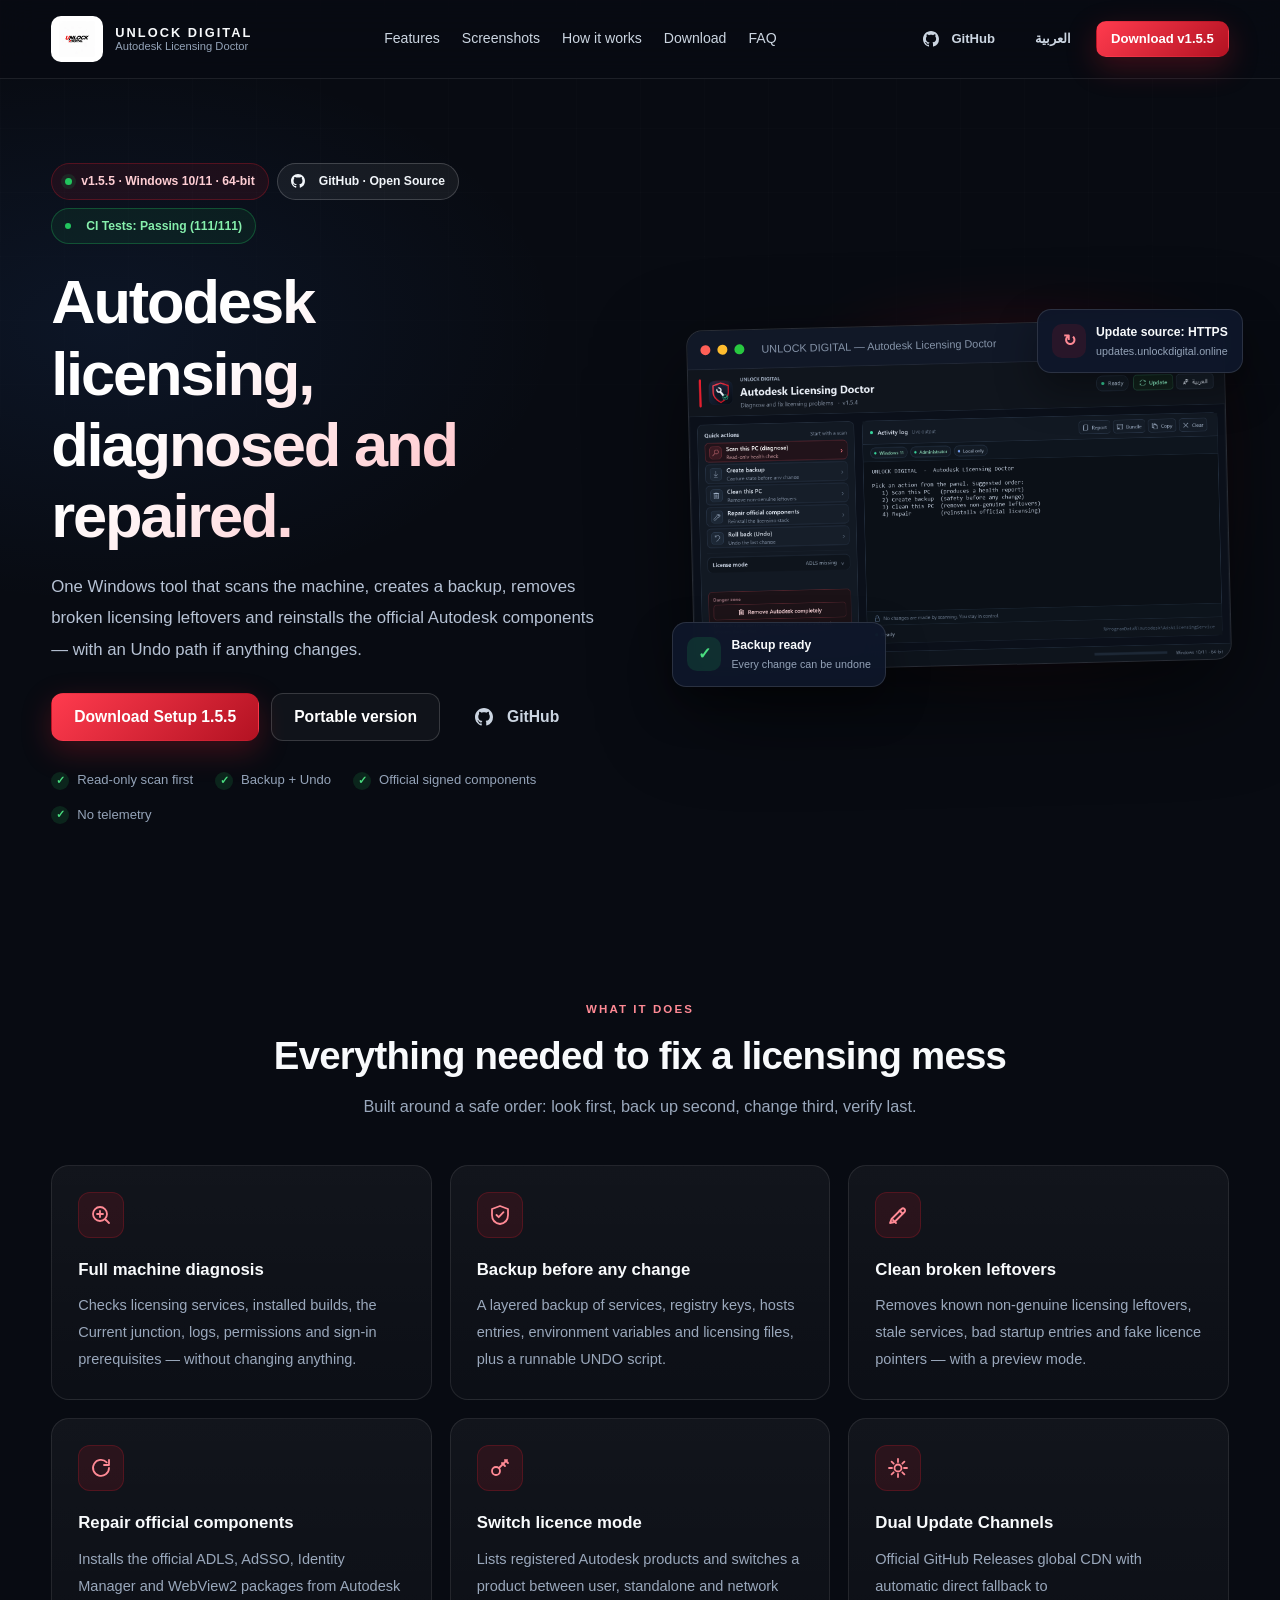
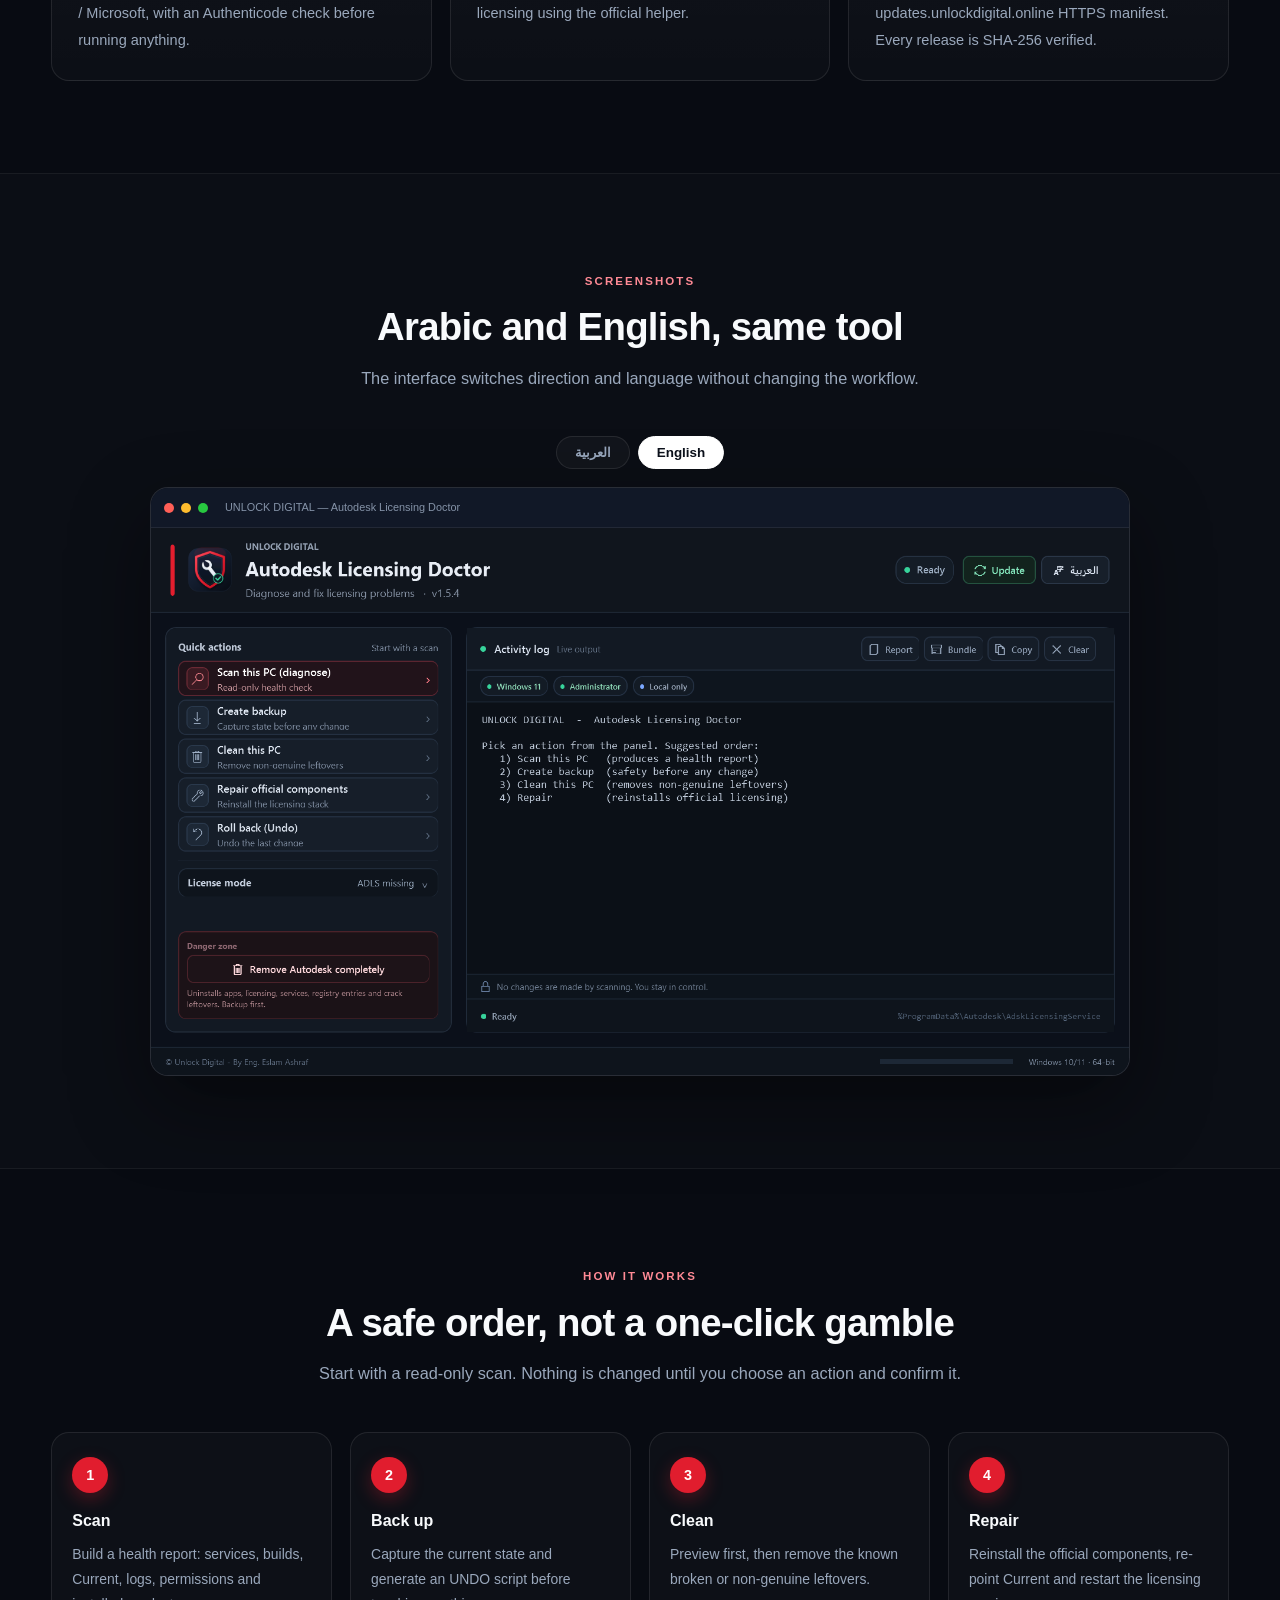
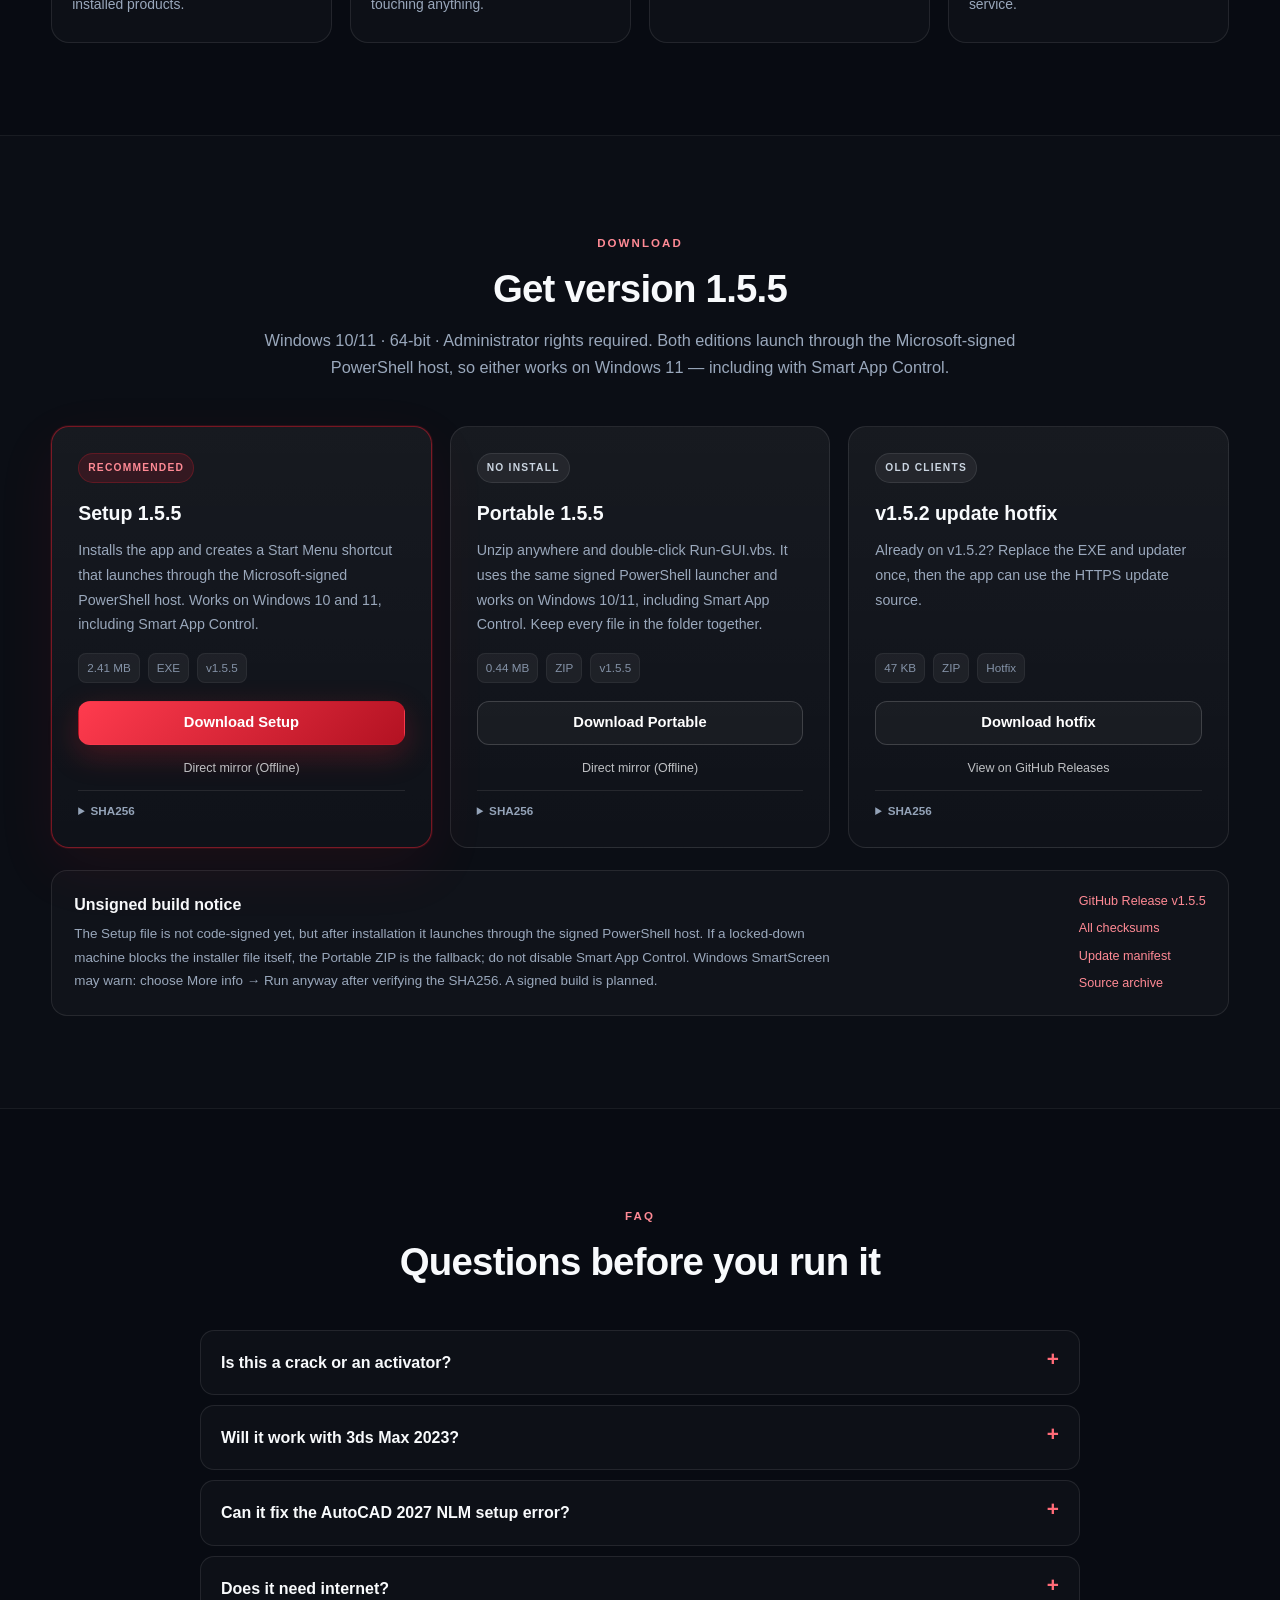
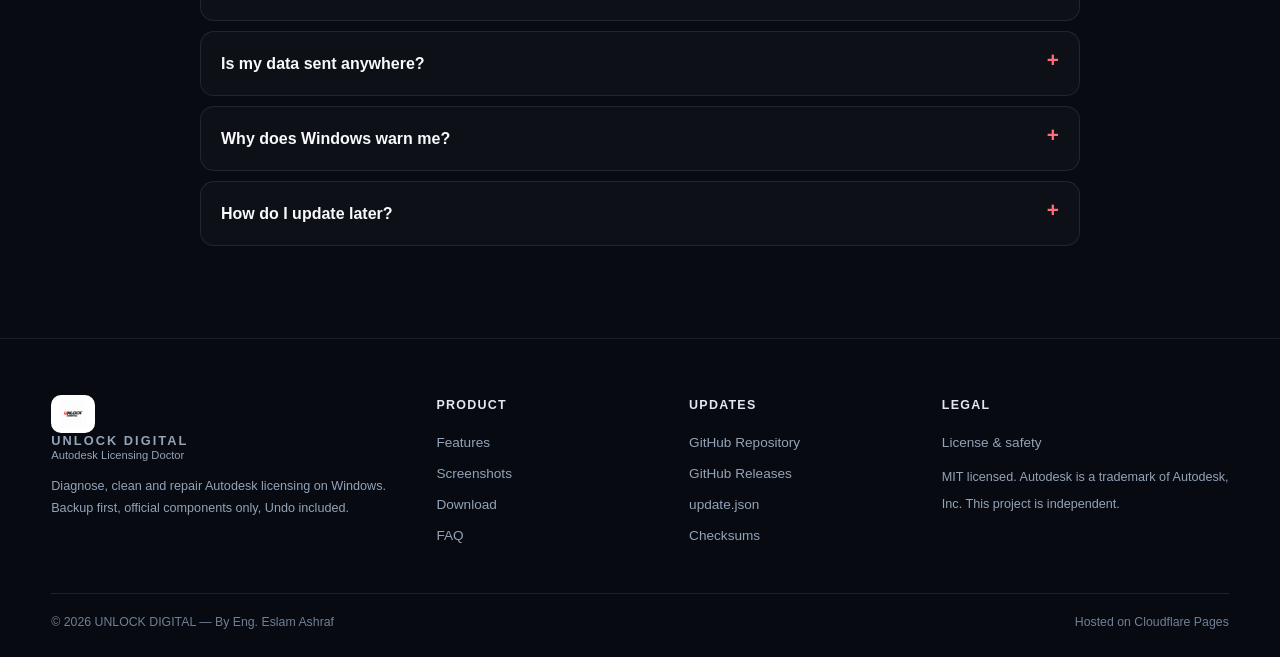
==== commit 255a1a25: "Enhance hero badges with native CSS pills and update CSP for GitHub assets" ====
--- a/website/index.html
+++ b/website/index.html
@@ -79,13 +79,15 @@
     <section class="hero" id="top">
       <div class="container hero-grid">
         <div class="hero-copy">
-          <div class="hero-badges" style="display: flex; gap: 8px; flex-wrap: wrap; margin-bottom: 12px; align-items: center;">
+          <div class="hero-badges" style="display: flex; gap: 8px; flex-wrap: wrap; margin-bottom: 14px; align-items: center;">
             <span class="pill"><span class="pulse"></span> v1.5.5 · Windows 10/11 · 64-bit</span>
-            <a href="https://github.com/Es1amAshraf/autodesk-licensing-doctor" target="_blank" rel="noopener" style="display: inline-flex; text-decoration: none;">
-              <img src="https://img.shields.io/badge/GitHub-Open%20Source-24292e?logo=github&logoColor=white" alt="GitHub Repository" height="24">
-            </a>
-            <a href="https://github.com/Es1amAshraf/autodesk-licensing-doctor/actions/workflows/ci.yml" target="_blank" rel="noopener" style="display: inline-flex; text-decoration: none;">
-              <img src="https://img.shields.io/github/actions/workflow/status/Es1amAshraf/autodesk-licensing-doctor/ci.yml?branch=main&label=CI&color=10b981" alt="CI Status" height="24">
+            <a href="https://github.com/Es1amAshraf/autodesk-licensing-doctor" target="_blank" rel="noopener" class="pill" style="border-color: rgba(255,255,255,0.18); background: rgba(255,255,255,0.06); color: #f1f5f9; text-decoration: none;">
+              <svg width="14" height="14" viewBox="0 0 24 24" fill="currentColor" style="vertical-align: -2px; margin-right: 5px;"><path d="M12 0C5.37 0 0 5.37 0 12c0 5.31 3.435 9.795 8.205 11.385.6.105.825-.255.825-.57 0-.285-.015-1.23-.015-2.235-3.015.555-3.795-.735-4.035-1.41-.135-.345-.72-1.41-1.23-1.695-.42-.225-1.02-.78-.015-.795.945-.015 1.62.87 1.845 1.23 1.08 1.815 2.805 1.305 3.495.99.105-.78.42-1.305.765-1.605-2.67-.3-5.46-1.335-5.46-5.925 0-1.305.465-2.385 1.23-3.225-.12-.3-.54-1.53.12-3.18 0 0 1.005-.315 3.3 1.23.96-.27 1.98-.405 3-.405s2.04.135 3 .405c2.295-1.56 3.3-1.23 3.3-1.23.66 1.65.24 2.88.12 3.18.765.84 1.23 1.905 1.23 3.225 0 4.605-2.805 5.625-5.475 5.925.435.375.81 1.095.81 2.22 0 1.605-.015 2.895-.015 3.3 0 .315.225.69.825.57A12.02 12.02 0 0024 12c0-6.63-5.37-12-12-12z"/></svg>
+              <span>GitHub · Open Source</span>
+            </a>
+            <a href="https://github.com/Es1amAshraf/autodesk-licensing-doctor/actions/workflows/ci.yml" target="_blank" rel="noopener" class="pill" style="border-color: rgba(34,197,94,0.3); background: rgba(34,197,94,0.08); color: #86efac; text-decoration: none;">
+              <span style="display: inline-block; width: 6px; height: 6px; border-radius: 50%; background: #22c55e; margin-right: 6px;"></span>
+              <span>CI Tests: Passing (111/111)</span>
             </a>
           </div>
           <h1 data-en="Autodesk licensing, diagnosed and repaired." data-ar="ترخيص أوتوديسك، تشخيص وإصلاح بخطوات واضحة.">Autodesk licensing, diagnosed and repaired.</h1>
